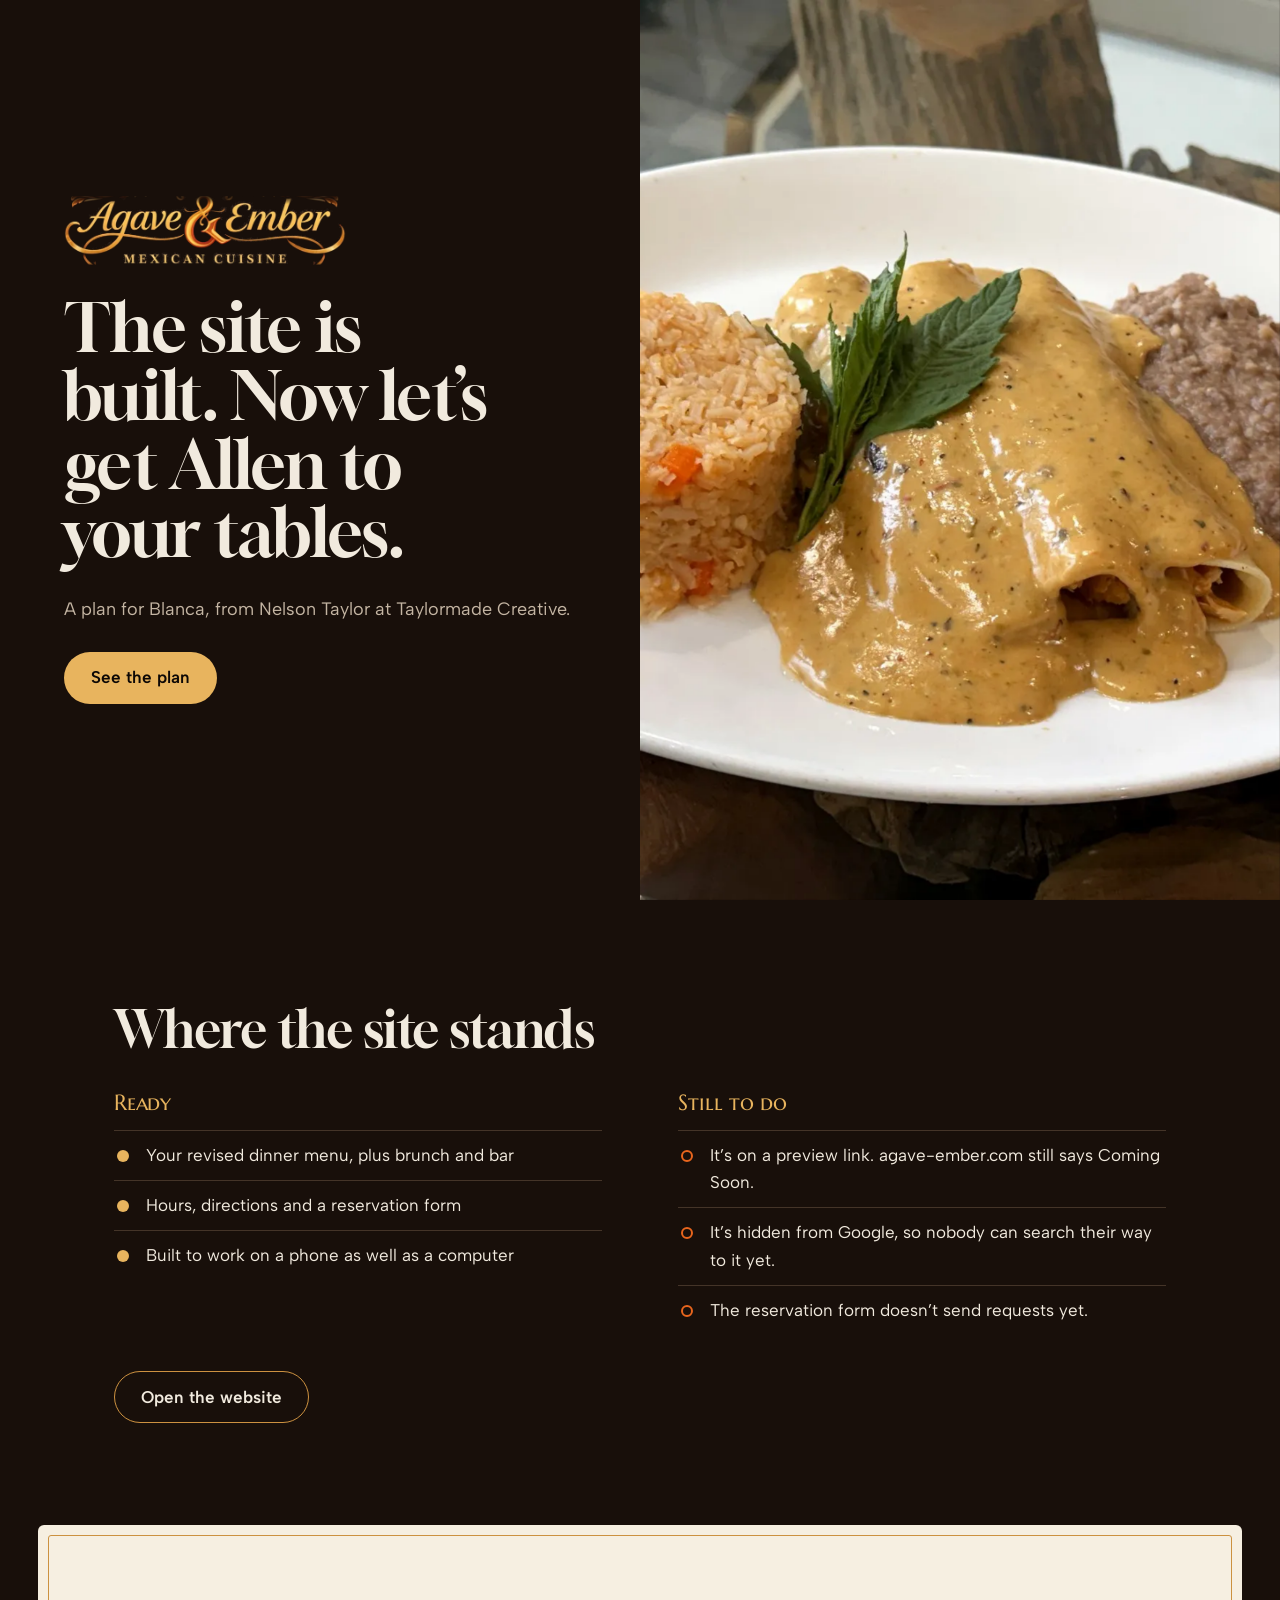
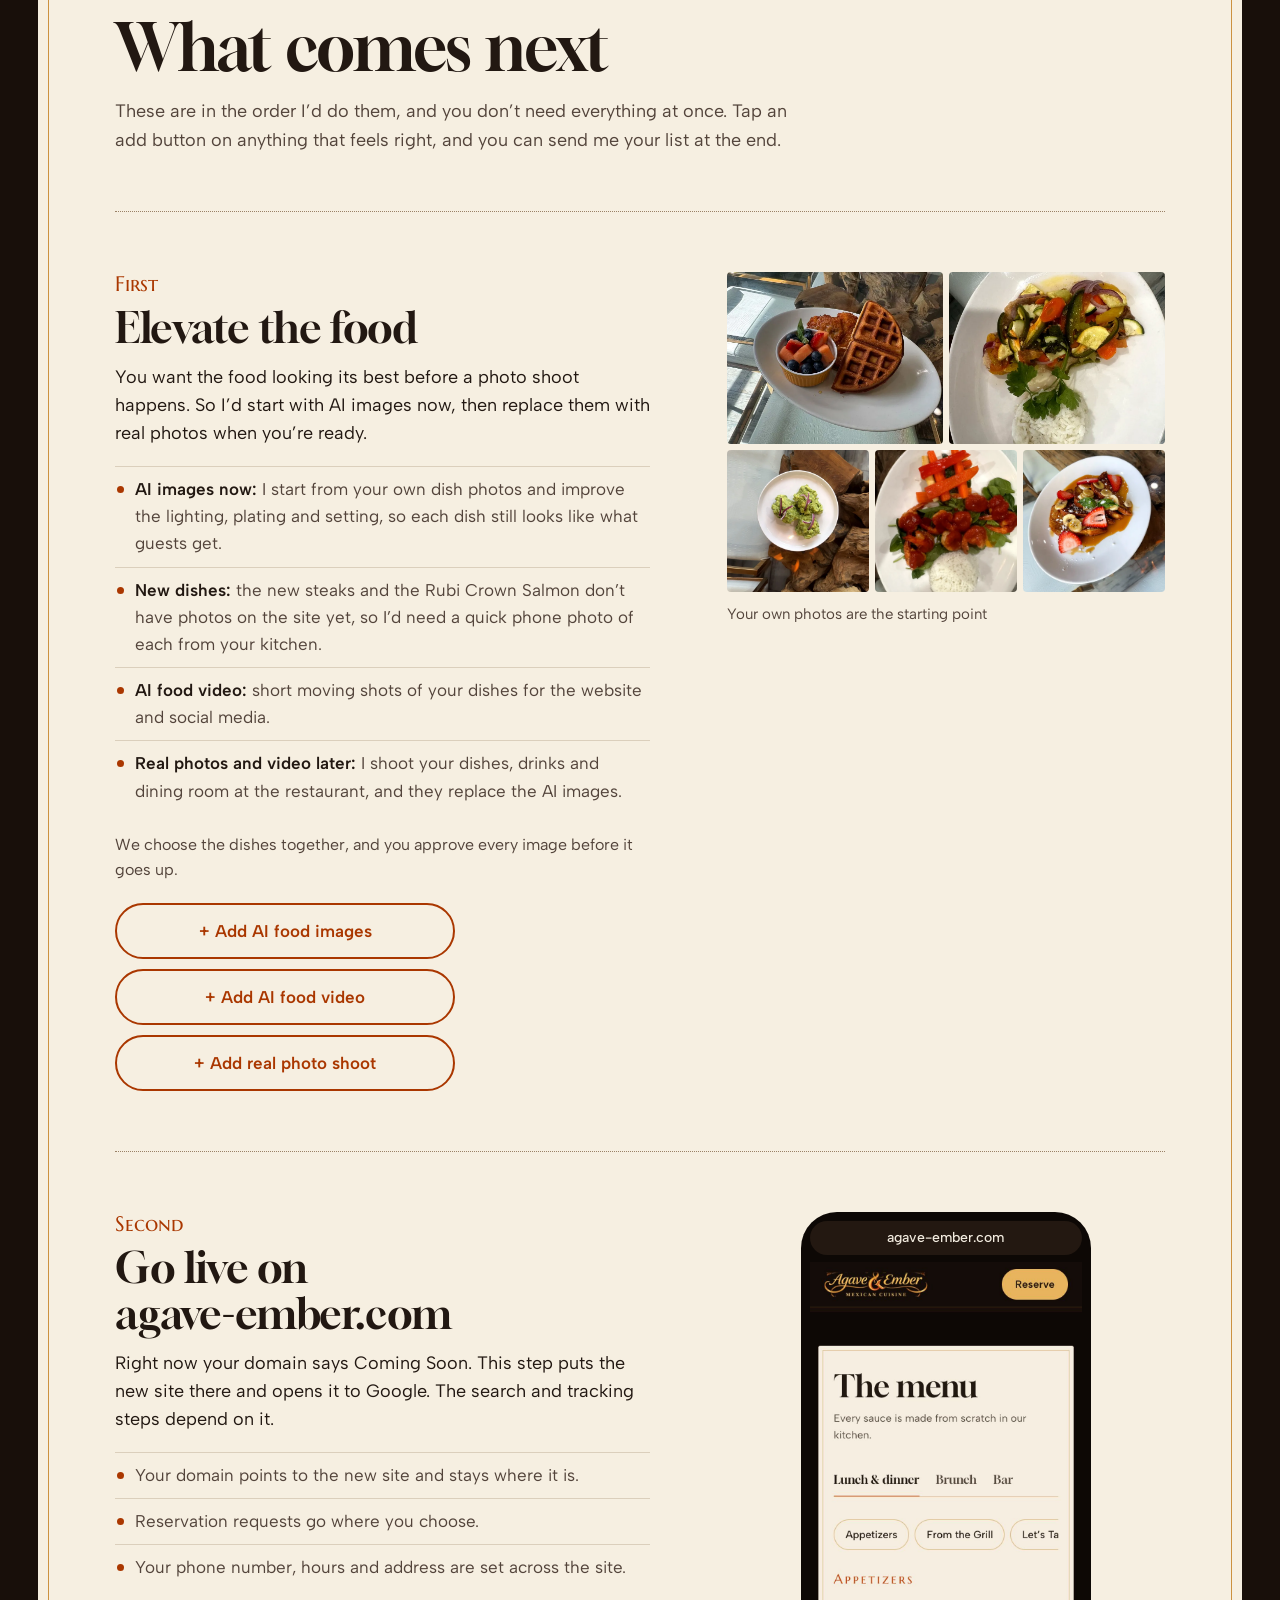
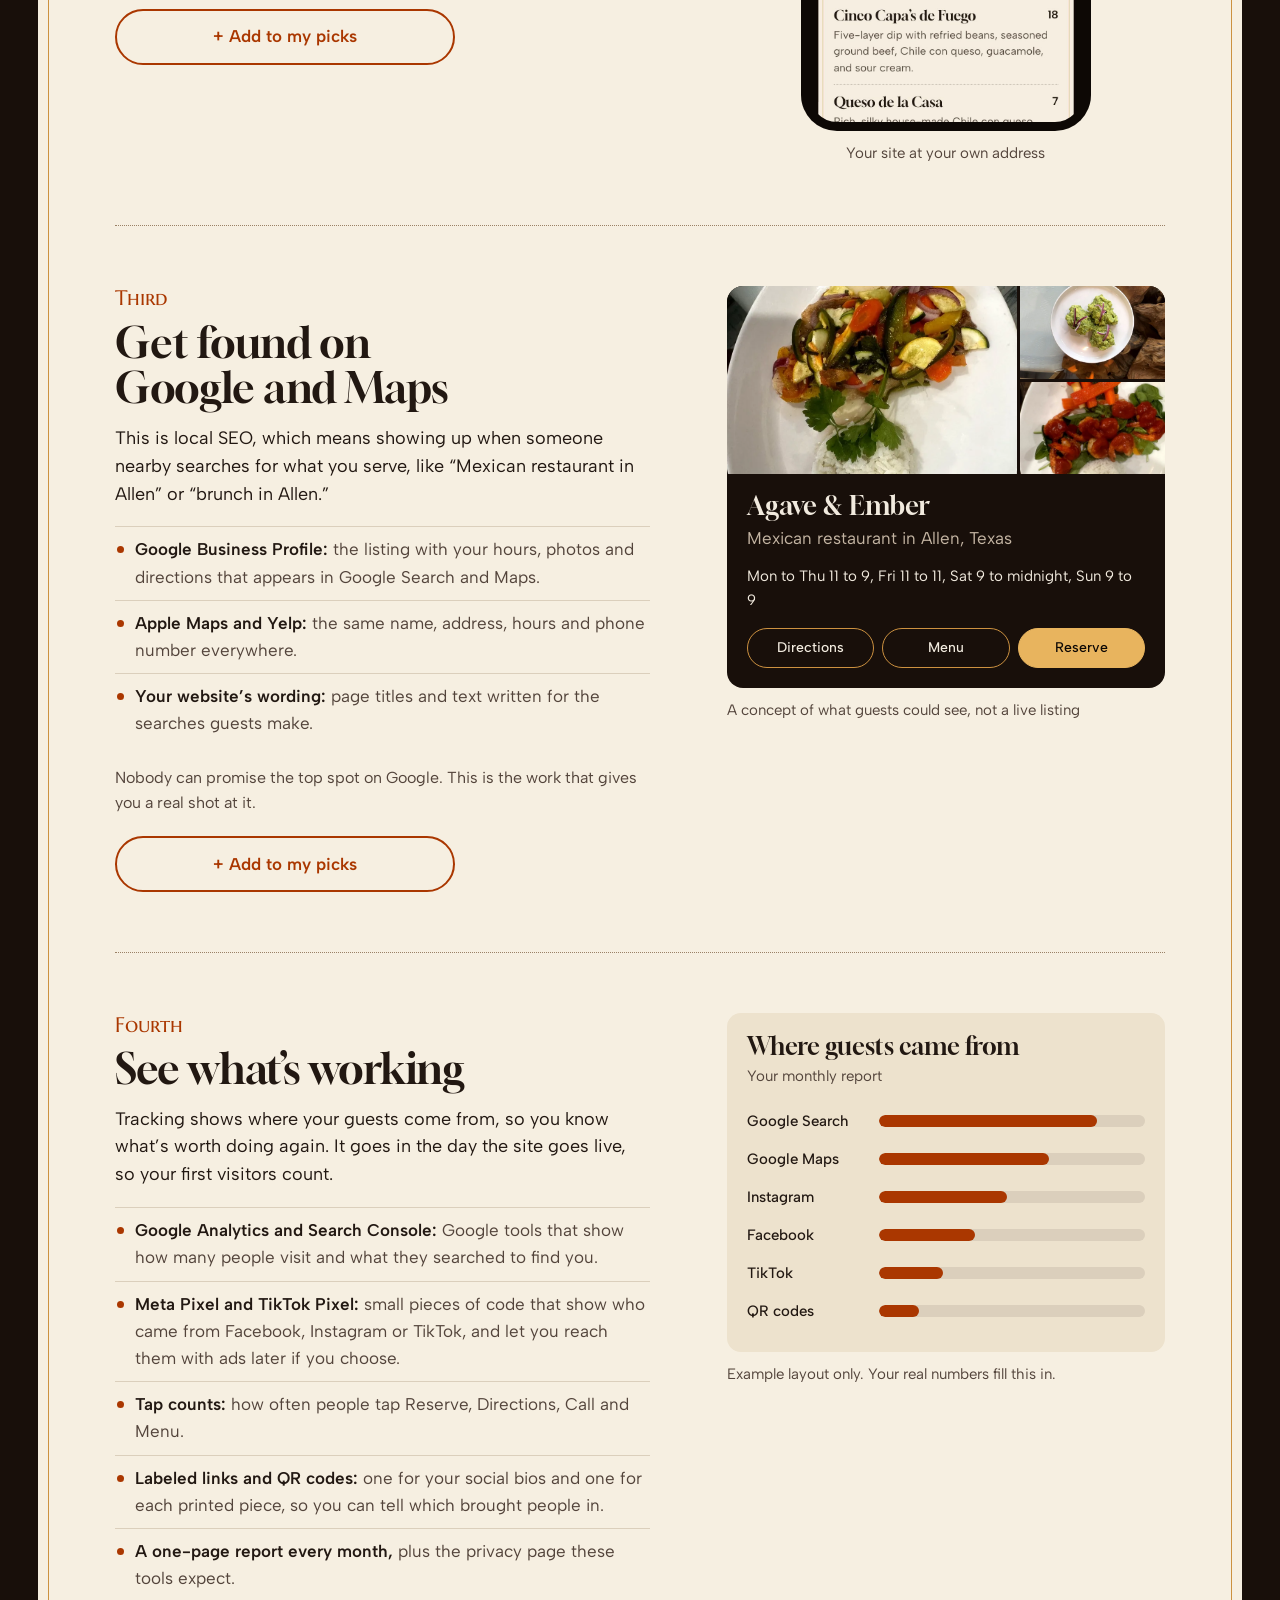
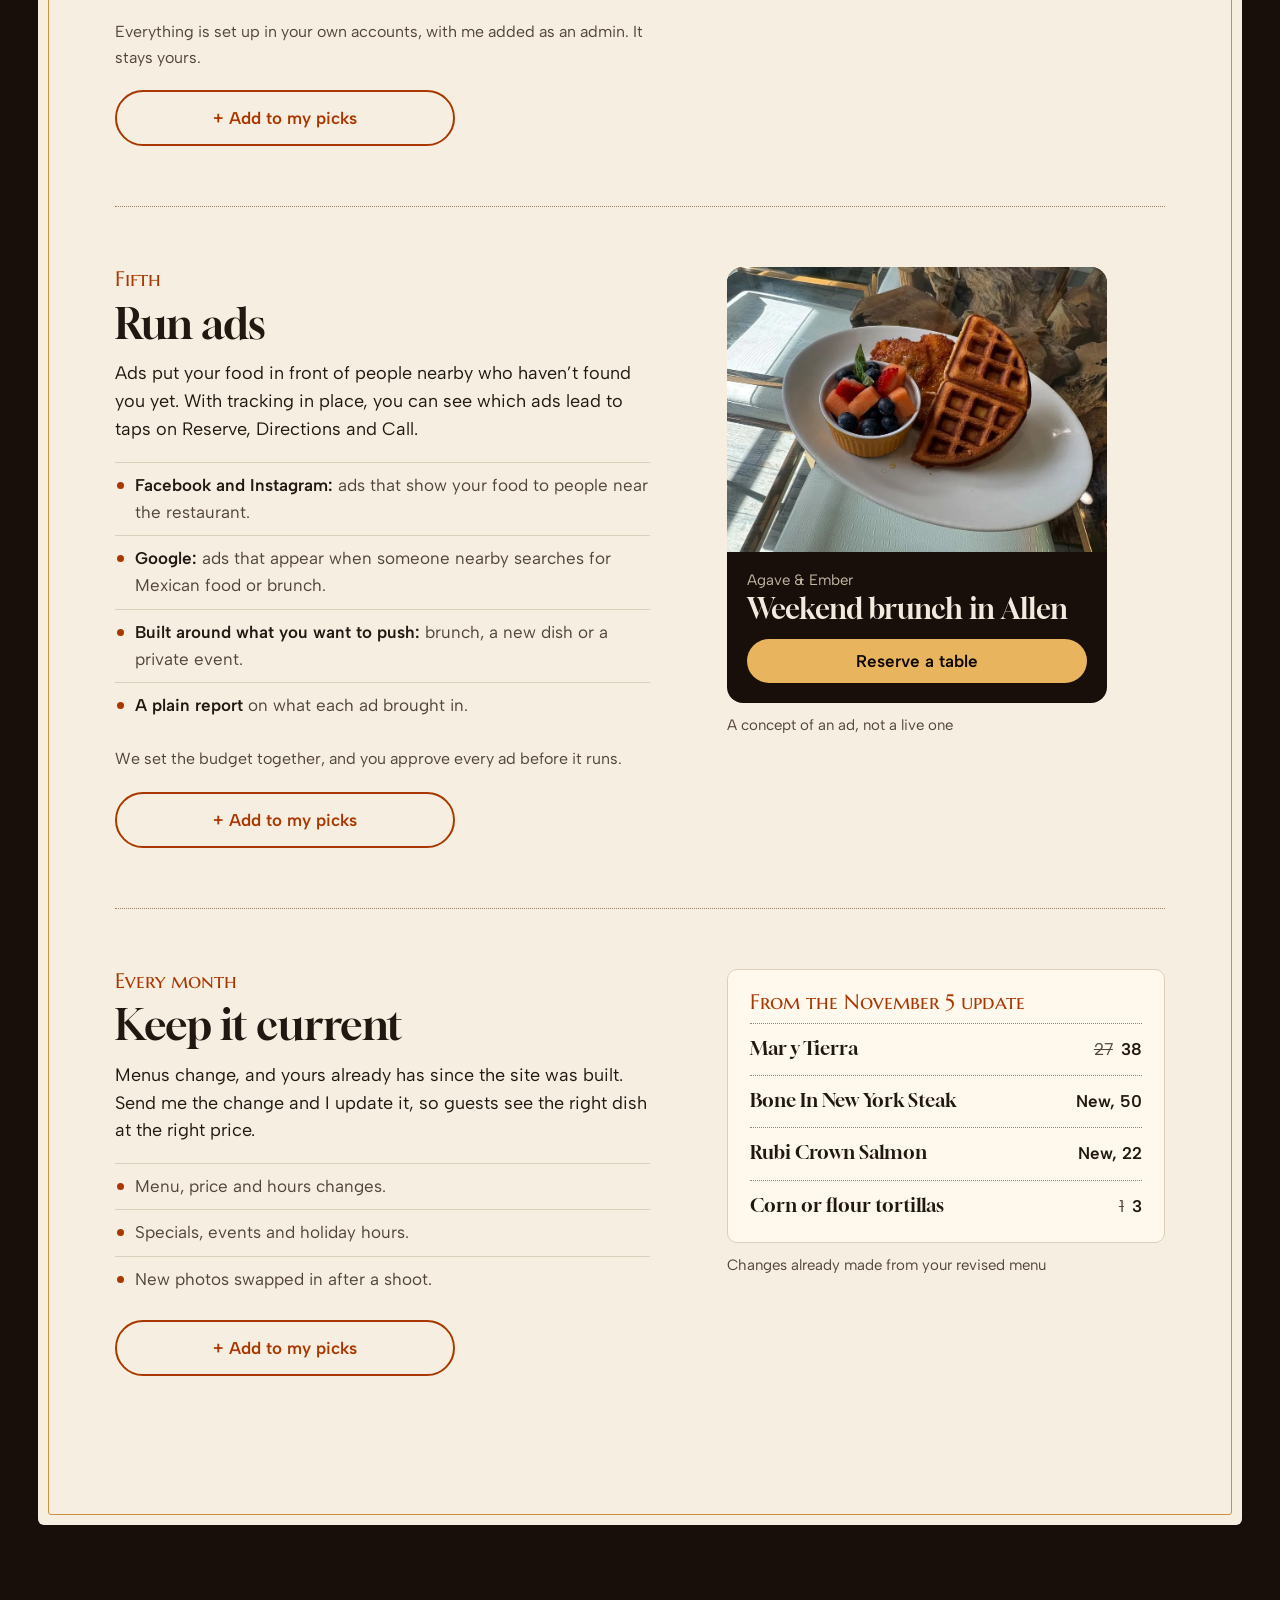
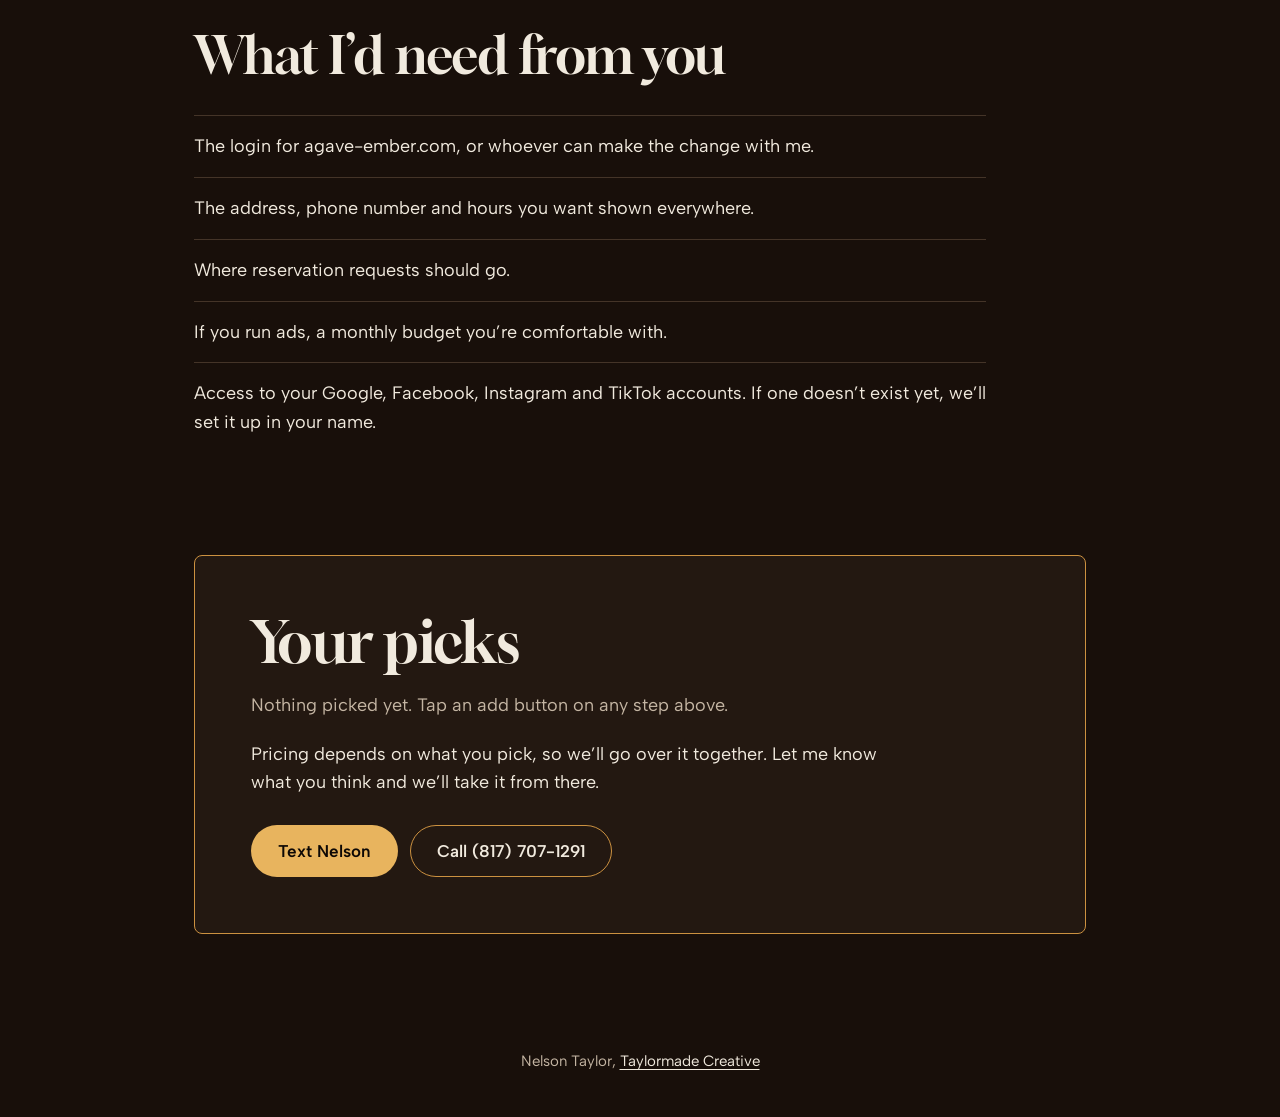
==== index.html @ c5e3bd5f "Agave & Ember plan after the website Co-Authored-By: Claude Opus 5.5 <noreply@anthropic.com>" ====
<!DOCTYPE html>
<html lang="en">
<head>
<meta charset="utf-8">
<meta name="viewport" content="width=device-width, initial-scale=1, viewport-fit=cover">
<title>Agave &amp; Ember: what comes after the website</title>
<meta name="description" content="A plan for Blanca at Agave &amp; Ember, from Nelson Taylor at Taylormade Creative.">
<meta name="robots" content="noindex, nofollow">
<meta name="theme-color" content="#231a14">
<meta property="og:type" content="website">
<meta property="og:title" content="Agave &amp; Ember: what comes after the website">
<meta property="og:description" content="A plan for Blanca, from Nelson Taylor at Taylormade Creative.">
<meta property="og:url" content="https://taylormadecreative.github.io/agave-ember-proposal/">
<meta property="og:image" content="https://taylormadecreative.github.io/agave-ember-proposal/img/og.jpg">
<meta property="og:image:width" content="1200">
<meta property="og:image:height" content="630">
<meta property="og:image:alt" content="Agave &amp; Ember Mexican Cuisine logo beside Enchiladas Poblanas">
<meta name="twitter:card" content="summary_large_image">
<meta name="twitter:image" content="https://taylormadecreative.github.io/agave-ember-proposal/img/og.jpg">
<link rel="icon" type="image/png" href="img/favicon.png">
<link rel="apple-touch-icon" href="img/apple-touch-icon.png">
<link rel="preconnect" href="https://fonts.googleapis.com">
<link rel="preconnect" href="https://fonts.gstatic.com" crossorigin>
<link href="https://fonts.googleapis.com/css2?family=Albert+Sans:wght@400;500;600&family=Gloock&family=Marcellus+SC&display=swap" rel="stylesheet">
<script>document.documentElement.classList.add('js')</script>
<style>
:root {
  --char: oklch(0.14 0.012 50);
  --espresso: oklch(0.18 0.018 50);
  --espresso-2: oklch(0.22 0.022 52);
  --line-dark: oklch(0.34 0.03 60);
  --gold: oklch(0.80 0.12 78);
  --gold-deep: oklch(0.70 0.12 72);
  --ember: oklch(0.66 0.18 44);
  --ember-deep: oklch(0.50 0.16 40);
  --agave-deep: oklch(0.28 0.045 170);
  --masa: oklch(0.955 0.02 85);
  --masa-2: oklch(0.915 0.03 82);
  --ink: oklch(0.22 0.02 50);
  --ink-soft: oklch(0.40 0.025 55);
  --text: oklch(0.94 0.018 82);
  --muted: oklch(0.78 0.03 72);
  --f-display: "Gloock", Georgia, serif;
  --f-caps: "Marcellus SC", Georgia, serif;
  --f-body: "Albert Sans", system-ui, sans-serif;
  --gutter: clamp(20px, 5vw, 72px);
  --ease: cubic-bezier(0.22, 1, 0.36, 1);
}
*, *::before, *::after { box-sizing: border-box; }
html { -webkit-text-size-adjust: 100%; scroll-behavior: smooth; overflow-x: clip; }
body { margin: 0; overflow-x: clip; background: var(--espresso); color: var(--text); font: 400 1.0625rem/1.6 var(--f-body); -webkit-font-smoothing: antialiased; }
img { display: block; max-width: 100%; height: auto; }
h1, h2, h3 { font-family: var(--f-display); font-weight: 400; margin: 0; letter-spacing: -0.01em; text-wrap: balance; }
p { margin: 0; }
ul { margin: 0; padding: 0; list-style: none; }
a { color: inherit; }
:focus-visible { outline: 3px solid var(--gold); outline-offset: 3px; border-radius: 4px; }

.btn { display: inline-flex; align-items: center; justify-content: center; min-height: 52px; padding: 12px 26px; border-radius: 999px; font: 600 1.0625rem/1.2 var(--f-body); text-decoration: none; border: 1.5px solid transparent; cursor: pointer; transition: background-color .2s, color .2s, border-color .2s, transform .2s var(--ease); }
.btn:active { transform: scale(.97); }
.btn-gold { background: var(--gold); color: var(--char); }
.btn-gold:hover { background: oklch(0.86 0.12 80); }
.btn-line { border-color: var(--gold-deep); color: var(--text); }
.btn-line:hover { background: oklch(0.80 0.12 78 / .14); }

/* Hero */
.hero { display: grid; grid-template-columns: minmax(0, 1fr) minmax(0, 1fr); min-height: 100svh; }
.hero-copy { display: flex; flex-direction: column; justify-content: center; align-items: flex-start; gap: 28px; padding: clamp(32px, 6vw, 88px) var(--gutter); }
.hero-logo { width: clamp(190px, 22vw, 290px); }
.hero h1 { font-size: clamp(2.7rem, 5.2vw, 5.1rem); line-height: 1.03; max-width: 12em; }
.hero-for { color: var(--muted); font-size: 1.125rem; max-width: 30em; }
.hero-photo { position: relative; overflow: hidden; background: var(--char); }
.hero-photo img { width: 100%; height: 100%; object-fit: cover; }
.js .hero-photo img { animation: unveil 1.3s var(--ease) both .15s; }
@keyframes unveil { from { clip-path: inset(0 0 100% 0); transform: scale(1.07); } to { clip-path: inset(0); transform: scale(1); } }

/* Where it stands */
.stands { padding: clamp(56px, 8vw, 104px) var(--gutter); max-width: 1180px; margin-inline: auto; }
.stands h2, .need h2 { font-size: clamp(2.1rem, 4vw, 3.2rem); line-height: 1.08; margin-bottom: 32px; }
.stands-grid { display: grid; grid-template-columns: repeat(2, minmax(0, 1fr)); gap: 40px clamp(32px, 6vw, 80px); margin-bottom: 36px; }
.stands h3 { font: 400 1.375rem/1.2 var(--f-caps); color: var(--gold); margin-bottom: 14px; }
.stands li { position: relative; padding: 11px 0 11px 32px; border-top: 1px solid var(--line-dark); }
.stands li::before { content: ""; position: absolute; left: 3px; top: 19px; width: 12px; height: 12px; border-radius: 50%; }
.ready li::before { background: var(--gold); }
.todo li::before { border: 2px solid var(--ember); }

/* The menu card */
.card { position: relative; margin-inline: clamp(10px, 3vw, 40px); padding: clamp(44px, 7vw, 96px) clamp(26px, 6vw, 88px); background: var(--masa); color: var(--ink); border-radius: 6px; }
.card::before { content: ""; position: absolute; inset: 10px; border: 1px solid var(--gold-deep); border-radius: 3px; pointer-events: none; }
.card-head { max-width: 40em; margin-bottom: clamp(30px, 5vw, 56px); }
.card-head h2 { font-size: clamp(2.5rem, 5vw, 4rem); line-height: 1.03; margin-bottom: 16px; }
.card-head p { color: var(--ink-soft); font-size: 1.125rem; }

.course { display: grid; grid-template-columns: minmax(0, 1.1fr) minmax(0, .9fr); gap: 28px clamp(36px, 6vw, 88px); align-items: start; padding-block: clamp(36px, 5vw, 60px); border-top: 1px dotted oklch(0.62 0.05 70); }
.when { display: block; font: 400 1.3125rem/1.2 var(--f-caps); color: var(--ember-deep); margin-bottom: 8px; }
.course h3 { font-size: clamp(1.95rem, 3.3vw, 2.7rem); line-height: 1.08; margin-bottom: 14px; }
.lede { font-size: 1.125rem; line-height: 1.55; margin-bottom: 18px; max-width: 36em; }
.course ul { margin-bottom: 18px; max-width: 36em; }
.course li { padding: 9px 0 9px 20px; position: relative; color: var(--ink-soft); border-top: 1px solid oklch(0.86 0.03 80); }
.course li::before { content: ""; position: absolute; left: 2px; top: 19px; width: 7px; height: 7px; border-radius: 50%; background: var(--ember-deep); }
.course li strong { color: var(--ink); font-weight: 600; }
.note { color: var(--ink-soft); font-size: 1rem; max-width: 36em; margin-bottom: 20px; }

.pick { display: none; align-items: center; justify-content: center; gap: 10px; width: 100%; max-width: 340px; min-height: 56px; padding: 12px 22px; border-radius: 999px; background: transparent; border: 2px solid var(--ember-deep); color: var(--ember-deep); font: 600 1.0625rem/1.2 var(--f-body); cursor: pointer; transition: background-color .2s, color .2s, border-color .2s, transform .25s var(--ease); }
.js .pick { display: inline-flex; }
.pick:hover { background: oklch(0.50 0.16 40 / .09); }
.pick:active { transform: scale(.97); }
.pick[aria-pressed="true"] { background: var(--agave-deep); border-color: var(--agave-deep); color: var(--masa); }
.pick .on { display: none; }
.pick[aria-pressed="true"] .on { display: inline; }
.pick[aria-pressed="true"] .off { display: none; }
.pick:focus-visible { outline-color: var(--ember-deep); }
.picks { display: flex; flex-direction: column; gap: 10px; }

figure { margin: 0; }
figcaption { margin-top: 10px; font-size: .9375rem; color: var(--ink-soft); }

/* Phone with the site */
.phone { width: min(100%, 290px); margin-inline: auto; padding: 9px; background: var(--char); border-radius: 36px; }
.phone-bar { display: flex; align-items: center; justify-content: center; height: 34px; margin-bottom: 7px; border-radius: 999px; background: var(--espresso-2); color: var(--text); font-size: .875rem; font-weight: 500; }
.phone img { width: 100%; border-radius: 0 0 27px 27px; aspect-ratio: 39 / 66; object-fit: cover; object-position: top; }
.fig-center figcaption { text-align: center; }

/* Concept listing */
.listing { background: var(--espresso); color: var(--text); border-radius: 16px; overflow: hidden; }
.listing-photos { display: grid; grid-template-columns: 2fr 1fr; grid-template-rows: 1fr 1fr; gap: 3px; height: 188px; }
.listing-photos img { width: 100%; height: 100%; min-height: 0; object-fit: cover; }
.listing-photos img:first-child { grid-row: span 2; }
.listing-body { padding: 18px 20px 20px; }
.listing-name { font: 400 1.625rem/1.1 var(--f-display); margin-bottom: 4px; }
.listing-type { color: var(--muted); margin-bottom: 12px; }
.listing-hours { font-size: .9375rem; color: var(--text); margin-bottom: 16px; }
.listing-actions { display: grid; grid-template-columns: repeat(3, minmax(0, 1fr)); gap: 8px; }
.listing-actions span { display: flex; align-items: center; justify-content: center; min-height: 40px; border-radius: 999px; border: 1px solid var(--gold-deep); font-size: .875rem; font-weight: 500; }
.listing-actions span:last-child { background: var(--gold); border-color: var(--gold); color: var(--char); }

/* Food photos */
.plates { display: grid; grid-template-columns: repeat(6, minmax(0, 1fr)); gap: 6px; }
.plates img { width: 100%; object-fit: cover; border-radius: 4px; aspect-ratio: 1; grid-column: span 2; }
.plates img:nth-child(-n+2) { grid-column: span 3; aspect-ratio: 5 / 4; }

/* Report example */
.report { background: var(--masa-2); border-radius: 14px; padding: 20px 20px 22px; }
.report-title { font: 400 1.5rem/1.15 var(--f-display); margin-bottom: 4px; }
.report-sub { color: var(--ink-soft); font-size: .9375rem; margin-bottom: 14px; }
.report-row { display: grid; grid-template-columns: 8em minmax(0, 1fr); align-items: center; white-space: nowrap; gap: 12px; padding-block: 7px; font-size: .9375rem; font-weight: 500; }
.report-bar { height: 12px; border-radius: 999px; background: oklch(0.86 0.03 80); overflow: hidden; }
.report-bar i { display: block; height: 100%; border-radius: 999px; background: var(--ember-deep); }

/* Ad concept */
.ad { background: var(--espresso); color: var(--text); border-radius: 16px; overflow: hidden; max-width: 380px; }
.ad img { width: 100%; aspect-ratio: 4 / 3; object-fit: cover; }
.ad-body { padding: 16px 20px 20px; }
.ad-name { color: var(--muted); font-size: .9375rem; margin-bottom: 2px; }
.ad-line { font: 400 1.75rem/1.1 var(--f-display); margin-bottom: 14px; }
.ad-cta { display: flex; align-items: center; justify-content: center; min-height: 44px; border-radius: 999px; background: var(--gold); color: var(--char); font-weight: 600; }

/* Update ticket */
.ticket { background: #fff8ec; border: 1px solid oklch(0.86 0.03 80); border-radius: 10px; padding: 20px 22px 10px; }
.ticket-title { font: 400 1.3125rem/1.2 var(--f-caps); color: var(--ember-deep); margin-bottom: 8px; }
.ticket-row { display: flex; justify-content: space-between; align-items: baseline; gap: 16px; padding-block: 12px; border-top: 1px dotted oklch(0.62 0.05 70); }
.ticket-name { font: 400 1.1875rem/1.2 var(--f-display); }
.ticket-price { white-space: nowrap; font-weight: 600; }
.ticket-price s { color: var(--ink-soft); font-weight: 400; margin-right: 8px; }

/* Need + close */
.need { padding: clamp(56px, 8vw, 104px) var(--gutter) 0; max-width: 1020px; margin-inline: auto; }
.need li { padding: 16px 0; border-top: 1px solid var(--line-dark); font-size: 1.125rem; max-width: 44em; }
.close { padding: clamp(56px, 8vw, 104px) var(--gutter) clamp(72px, 9vw, 120px); max-width: 1020px; margin-inline: auto; }
.close-box { padding: clamp(28px, 5vw, 56px); border: 1px solid var(--gold-deep); border-radius: 8px; background: var(--espresso-2); }
.close h2 { font-size: clamp(2.3rem, 4.6vw, 3.6rem); line-height: 1.05; margin-bottom: 18px; }
.my-picks { margin-bottom: 20px; }
.my-picks li { padding: 10px 0 10px 32px; position: relative; font-size: 1.125rem; border-top: 1px solid var(--line-dark); }
.my-picks li::before { content: "✓"; position: absolute; left: 3px; top: 10px; color: var(--gold); font-weight: 600; }
.none { color: var(--muted); margin-bottom: 20px; font-size: 1.125rem; }
.close-copy { max-width: 36em; margin-bottom: 28px; font-size: 1.125rem; }
.close-actions { display: flex; flex-wrap: wrap; gap: 12px; }
.sign { padding: 0 var(--gutter) 44px; text-align: center; color: var(--muted); font-size: .9375rem; }
.sign a { color: var(--text); text-underline-offset: 3px; }
.has-tray .sign { padding-bottom: 120px; }

/* Picks tray */
.tray { position: fixed; z-index: 20; left: 50%; bottom: max(14px, env(safe-area-inset-bottom)); width: min(calc(100% - 24px), 560px); display: flex; align-items: center; justify-content: space-between; gap: 14px; padding: 10px 10px 10px 22px; background: var(--char); color: var(--text); border: 1px solid var(--gold-deep); border-radius: 999px; box-shadow: 0 14px 34px oklch(0.10 0.01 50 / .45); transform: translate(-50%, 150%); visibility: hidden; transition: transform .35s var(--ease), visibility .35s; }
.tray.show { transform: translate(-50%, 0); visibility: visible; }
.tray-count { font-weight: 600; white-space: nowrap; }
.tray .btn { min-height: 46px; padding: 10px 20px; font-size: 1rem; white-space: nowrap; }
.tray.bump .tray-count { animation: bump .4s var(--ease); }
@keyframes bump { 40% { transform: scale(1.14); color: var(--gold); } }

@media (max-width: 860px) {
  .hero { grid-template-columns: minmax(0, 1fr); min-height: 0; }
  .hero-copy { padding-block: 40px 34px; gap: 22px; }
  .hero-photo { height: 66vw; max-height: 480px; }
  .stands-grid, .course { grid-template-columns: minmax(0, 1fr); }
  .pick { max-width: none; }
}
@media (max-width: 420px) {
  .tray { padding-left: 16px; gap: 8px; }
  .tray .btn { padding-inline: 16px; font-size: .9375rem; }
  .report-row { grid-template-columns: 7.6em minmax(0, 1fr); gap: 8px; }
}
@media (prefers-reduced-motion: reduce) {
  html { scroll-behavior: auto; }
  *, *::before, *::after { animation: none !important; transition: none !important; }
}
</style>
</head>
<body>

<header class="hero">
  <div class="hero-copy">
    <img class="hero-logo" src="img/logo-wordmark.webp" alt="Agave &amp; Ember Mexican Cuisine" width="640" height="155">
    <h1>The site is built. Now let’s get Allen to your tables.</h1>
    <p class="hero-for">A plan for Blanca, from Nelson Taylor at Taylormade Creative.</p>
    <a class="btn btn-gold" href="#next">See the plan</a>
  </div>
  <div class="hero-photo"><img src="img/crema-enchiladas.webp" alt="Enchiladas Poblanas with Mexican rice and refried beans" fetchpriority="high"></div>
</header>

<section class="stands" aria-labelledby="stands-title">
  <h2 id="stands-title">Where the site stands</h2>
  <div class="stands-grid">
    <div class="ready">
      <h3>Ready</h3>
      <ul>
        <li>Your revised dinner menu, plus brunch and bar</li>
        <li>Hours, directions and a reservation form</li>
        <li>Built to work on a phone as well as a computer</li>
      </ul>
    </div>
    <div class="todo">
      <h3>Still to do</h3>
      <ul>
        <li>It’s on a preview link. agave-ember.com still says Coming Soon.</li>
        <li>It’s hidden from Google, so nobody can search their way to it yet.</li>
        <li>The reservation form doesn’t send requests yet.</li>
      </ul>
    </div>
  </div>
  <a class="btn btn-line" href="https://taylormadecreative.github.io/agave-ember/" target="_blank" rel="noopener">Open the website</a>
</section>

<main class="card" id="next">
  <div class="card-head">
    <h2>What comes next</h2>
    <p>These are in the order I’d do them, and you don’t need everything at once. Tap an add button on anything that feels right, and you can send me your list at the end.</p>
  </div>

  <article class="course">
    <div>
      <span class="when">First</span>
      <h3>Elevate the food</h3>
      <p class="lede">You want the food looking its best before a photo shoot happens. So I’d start with AI images now, then replace them with real photos when you’re ready.</p>
      <ul>
        <li><strong>AI images now:</strong> I start from your own dish photos and improve the lighting, plating and setting, so each dish still looks like what guests get.</li>
        <li><strong>New dishes:</strong> the new steaks and the Rubi Crown Salmon don’t have photos on the site yet, so I’d need a quick phone photo of each from your kitchen.</li>
        <li><strong>AI food video:</strong> short moving shots of your dishes for the website and social media.</li>
        <li><strong>Real photos and video later:</strong> I shoot your dishes, drinks and dining room at the restaurant, and they replace the AI images.</li>
      </ul>
      <p class="note">We choose the dishes together, and you approve every image before it goes up.</p>
      <div class="picks">
        <button class="pick" type="button" aria-pressed="false" data-pick="AI food images"><span class="off">+ Add AI food images</span><span class="on">✓ AI food images added. Tap to remove</span></button>
        <button class="pick" type="button" aria-pressed="false" data-pick="AI food video"><span class="off">+ Add AI food video</span><span class="on">✓ AI food video added. Tap to remove</span></button>
        <button class="pick" type="button" aria-pressed="false" data-pick="Real food photo shoot"><span class="off">+ Add real photo shoot</span><span class="on">✓ Real photo shoot added. Tap to remove</span></button>
      </div>
    </div>
    <figure>
      <div class="plates">
        <img src="img/waffles-sm.webp" alt="Pollito and Waffle Love" loading="lazy">
        <img src="img/pescado-sm.webp" alt="Pescado Jarocho" loading="lazy">
        <img src="img/guacamole-sm.webp" alt="Guac’N’Roll" loading="lazy">
        <img src="img/diabla-sm.webp" alt="Camarones Habaneros" loading="lazy">
        <img src="img/french-toast-sm.webp" alt="French toast with bananas and strawberries" loading="lazy">
      </div>
      <figcaption>Your own photos are the starting point</figcaption>
    </figure>
  </article>

  <article class="course">
    <div>
      <span class="when">Second</span>
      <h3>Go live on agave-ember.com</h3>
      <p class="lede">Right now your domain says Coming Soon. This step puts the new site there and opens it to Google. The search and tracking steps depend on it.</p>
      <ul>
        <li>Your domain points to the new site and stays where it is.</li>
        <li>Reservation requests go where you choose.</li>
        <li>Your phone number, hours and address are set across the site.</li>
      </ul>
      <button class="pick" type="button" aria-pressed="false" data-pick="Go live on agave-ember.com"><span class="off">+ Add to my picks</span><span class="on">✓ Added. Tap to remove</span></button>
    </div>
    <figure class="fig-center">
      <div class="phone">
        <div class="phone-bar">agave-ember.com</div>
        <img src="img/site-phone.jpg" alt="The Agave &amp; Ember menu on a phone" loading="lazy" width="780" height="1560">
      </div>
      <figcaption>Your site at your own address</figcaption>
    </figure>
  </article>

  <article class="course">
    <div>
      <span class="when">Third</span>
      <h3>Get found on Google and Maps</h3>
      <p class="lede">This is local SEO, which means showing up when someone nearby searches for what you serve, like “Mexican restaurant in Allen” or “brunch in Allen.”</p>
      <ul>
        <li><strong>Google Business Profile:</strong> the listing with your hours, photos and directions that appears in Google Search and Maps.</li>
        <li><strong>Apple Maps and Yelp:</strong> the same name, address, hours and phone number everywhere.</li>
        <li><strong>Your website’s wording:</strong> page titles and text written for the searches guests make.</li>
      </ul>
      <p class="note">Nobody can promise the top spot on Google. This is the work that gives you a real shot at it.</p>
      <button class="pick" type="button" aria-pressed="false" data-pick="Get found on Google and Maps"><span class="off">+ Add to my picks</span><span class="on">✓ Added. Tap to remove</span></button>
    </div>
    <figure>
      <div class="listing">
        <div class="listing-photos">
          <img src="img/pescado-sm.webp" alt="" loading="lazy">
          <img src="img/guacamole-sm.webp" alt="" loading="lazy">
          <img src="img/diabla-sm.webp" alt="" loading="lazy">
        </div>
        <div class="listing-body">
          <p class="listing-name">Agave &amp; Ember</p>
          <p class="listing-type">Mexican restaurant in Allen, Texas</p>
          <p class="listing-hours">Mon to Thu 11 to 9, Fri 11 to 11, Sat 9 to midnight, Sun 9 to 9</p>
          <div class="listing-actions" aria-hidden="true"><span>Directions</span><span>Menu</span><span>Reserve</span></div>
        </div>
      </div>
      <figcaption>A concept of what guests could see, not a live listing</figcaption>
    </figure>
  </article>

  <article class="course">
    <div>
      <span class="when">Fourth</span>
      <h3>See what’s working</h3>
      <p class="lede">Tracking shows where your guests come from, so you know what’s worth doing again. It goes in the day the site goes live, so your first visitors count.</p>
      <ul>
        <li><strong>Google Analytics and Search Console:</strong> Google tools that show how many people visit and what they searched to find you.</li>
        <li><strong>Meta Pixel and TikTok Pixel:</strong> small pieces of code that show who came from Facebook, Instagram or TikTok, and let you reach them with ads later if you choose.</li>
        <li><strong>Tap counts:</strong> how often people tap Reserve, Directions, Call and Menu.</li>
        <li><strong>Labeled links and QR codes:</strong> one for your social bios and one for each printed piece, so you can tell which brought people in.</li>
        <li><strong>A one-page report every month,</strong> plus the privacy page these tools expect.</li>
      </ul>
      <p class="note">Everything is set up in your own accounts, with me added as an admin. It stays yours.</p>
      <button class="pick" type="button" aria-pressed="false" data-pick="Tracking and a monthly report"><span class="off">+ Add to my picks</span><span class="on">✓ Added. Tap to remove</span></button>
    </div>
    <figure>
      <div class="report" role="img" aria-label="An example monthly report showing guests by source: Google Search, Google Maps, Instagram, Facebook, TikTok and QR codes.">
        <p class="report-title">Where guests came from</p>
        <p class="report-sub">Your monthly report</p>
        <div class="report-row"><span>Google Search</span><span class="report-bar"><i style="width:82%"></i></span></div>
        <div class="report-row"><span>Google Maps</span><span class="report-bar"><i style="width:64%"></i></span></div>
        <div class="report-row"><span>Instagram</span><span class="report-bar"><i style="width:48%"></i></span></div>
        <div class="report-row"><span>Facebook</span><span class="report-bar"><i style="width:36%"></i></span></div>
        <div class="report-row"><span>TikTok</span><span class="report-bar"><i style="width:24%"></i></span></div>
        <div class="report-row"><span>QR codes</span><span class="report-bar"><i style="width:15%"></i></span></div>
      </div>
      <figcaption>Example layout only. Your real numbers fill this in.</figcaption>
    </figure>
  </article>

  <article class="course">
    <div>
      <span class="when">Fifth</span>
      <h3>Run ads</h3>
      <p class="lede">Ads put your food in front of people nearby who haven’t found you yet. With tracking in place, you can see which ads lead to taps on Reserve, Directions and Call.</p>
      <ul>
        <li><strong>Facebook and Instagram:</strong> ads that show your food to people near the restaurant.</li>
        <li><strong>Google:</strong> ads that appear when someone nearby searches for Mexican food or brunch.</li>
        <li><strong>Built around what you want to push:</strong> brunch, a new dish or a private event.</li>
        <li><strong>A plain report</strong> on what each ad brought in.</li>
      </ul>
      <p class="note">We set the budget together, and you approve every ad before it runs.</p>
      <button class="pick" type="button" aria-pressed="false" data-pick="Ads"><span class="off">+ Add to my picks</span><span class="on">✓ Added. Tap to remove</span></button>
    </div>
    <figure>
      <div class="ad">
        <img src="img/waffles-sm.webp" alt="Pollito and Waffle Love" loading="lazy">
        <div class="ad-body">
          <p class="ad-name">Agave &amp; Ember</p>
          <p class="ad-line">Weekend brunch in Allen</p>
          <span class="ad-cta" aria-hidden="true">Reserve a table</span>
        </div>
      </div>
      <figcaption>A concept of an ad, not a live one</figcaption>
    </figure>
  </article>

  <article class="course">
    <div>
      <span class="when">Every month</span>
      <h3>Keep it current</h3>
      <p class="lede">Menus change, and yours already has since the site was built. Send me the change and I update it, so guests see the right dish at the right price.</p>
      <ul>
        <li>Menu, price and hours changes.</li>
        <li>Specials, events and holiday hours.</li>
        <li>New photos swapped in after a shoot.</li>
      </ul>
      <button class="pick" type="button" aria-pressed="false" data-pick="Monthly updates"><span class="off">+ Add to my picks</span><span class="on">✓ Added. Tap to remove</span></button>
    </div>
    <figure>
      <div class="ticket">
        <p class="ticket-title">From the November 5 update</p>
        <div class="ticket-row"><span class="ticket-name">Mar y Tierra</span><span class="ticket-price"><s>27</s>38</span></div>
        <div class="ticket-row"><span class="ticket-name">Bone In New York Steak</span><span class="ticket-price">New, 50</span></div>
        <div class="ticket-row"><span class="ticket-name">Rubi Crown Salmon</span><span class="ticket-price">New, 22</span></div>
        <div class="ticket-row"><span class="ticket-name">Corn or flour tortillas</span><span class="ticket-price"><s>1</s>3</span></div>
      </div>
      <figcaption>Changes already made from your revised menu</figcaption>
    </figure>
  </article>
</main>

<section class="need" aria-labelledby="need-title">
  <h2 id="need-title">What I’d need from you</h2>
  <ul>
    <li>The login for agave-ember.com, or whoever can make the change with me.</li>
    <li>The address, phone number and hours you want shown everywhere.</li>
    <li>Where reservation requests should go.</li>
    <li>If you run ads, a monthly budget you’re comfortable with.</li>
    <li>Access to your Google, Facebook, Instagram and TikTok accounts. If one doesn’t exist yet, we’ll set it up in your name.</li>
  </ul>
</section>

<section class="close" id="picks" aria-labelledby="picks-title">
  <div class="close-box">
    <h2 id="picks-title">Your picks</h2>
    <div aria-live="polite">
      <p class="none" id="none">Nothing picked yet. Tap an add button on any step above.</p>
      <ul class="my-picks" id="my-picks" hidden></ul>
    </div>
    <p class="close-copy">Pricing depends on what you pick, so we’ll go over it together. Let me know what you think and we’ll take it from there.</p>
    <div class="close-actions">
      <a class="btn btn-gold" id="send" href="sms:+18177071291">Text Nelson</a>
      <a class="btn btn-line" href="tel:+18177071291">Call (817) 707-1291</a>
    </div>
  </div>
</section>

<p class="sign">Nelson Taylor, <a href="https://www.taylormadecreative.net" target="_blank" rel="noopener">Taylormade Creative</a></p>

<div class="tray" id="tray" role="region" aria-label="Your picks">
  <span class="tray-count" id="tray-count">0 picked</span>
  <a class="btn btn-gold" id="tray-send" href="sms:+18177071291">Text Nelson my picks</a>
</div>

<script>
(function () {
  var NUMBER = 'sms:+18177071291?&body=';
  var picks = [];
  var buttons = [].slice.call(document.querySelectorAll('.pick'));
  var tray = document.getElementById('tray');
  var trayCount = document.getElementById('tray-count');
  var traySend = document.getElementById('tray-send');
  var send = document.getElementById('send');
  var none = document.getElementById('none');
  var list = document.getElementById('my-picks');
  var closeInView = false;

  function message() {
    if (!picks.length) return 'Hi Nelson, this is Blanca from Agave & Ember. I have a question about the plan.';
    return 'Hi Nelson, this is Blanca from Agave & Ember. I’d like to talk about: ' + picks.join(', ') + '.';
  }
  function render() {
    var href = NUMBER + encodeURIComponent(message());
    send.href = href;
    traySend.href = href;
    send.textContent = picks.length ? 'Text Nelson my picks' : 'Text Nelson';
    trayCount.textContent = picks.length + ' picked';
    none.hidden = picks.length > 0;
    list.hidden = picks.length === 0;
    list.innerHTML = '';
    picks.forEach(function (p) { var li = document.createElement('li'); li.textContent = p; list.appendChild(li); });
    tray.classList.toggle('show', picks.length > 0 && !closeInView);
    document.body.classList.toggle('has-tray', picks.length > 0);
  }
  buttons.forEach(function (b) {
    b.addEventListener('click', function () {
      var name = b.getAttribute('data-pick');
      var on = b.getAttribute('aria-pressed') !== 'true';
      b.setAttribute('aria-pressed', on ? 'true' : 'false');
      if (on) picks.push(name); else picks = picks.filter(function (p) { return p !== name; });
      picks.sort(function (x, y) {
        var names = buttons.map(function (el) { return el.getAttribute('data-pick'); });
        return names.indexOf(x) - names.indexOf(y);
      });
      render();
      tray.classList.remove('bump'); void tray.offsetWidth; tray.classList.add('bump');
    });
  });
  if ('IntersectionObserver' in window) {
    new IntersectionObserver(function (e) { closeInView = e[0].isIntersecting; render(); }, { threshold: 0.25 }).observe(document.getElementById('picks'));
  }
  render();
})();
</script>
</body>
</html>
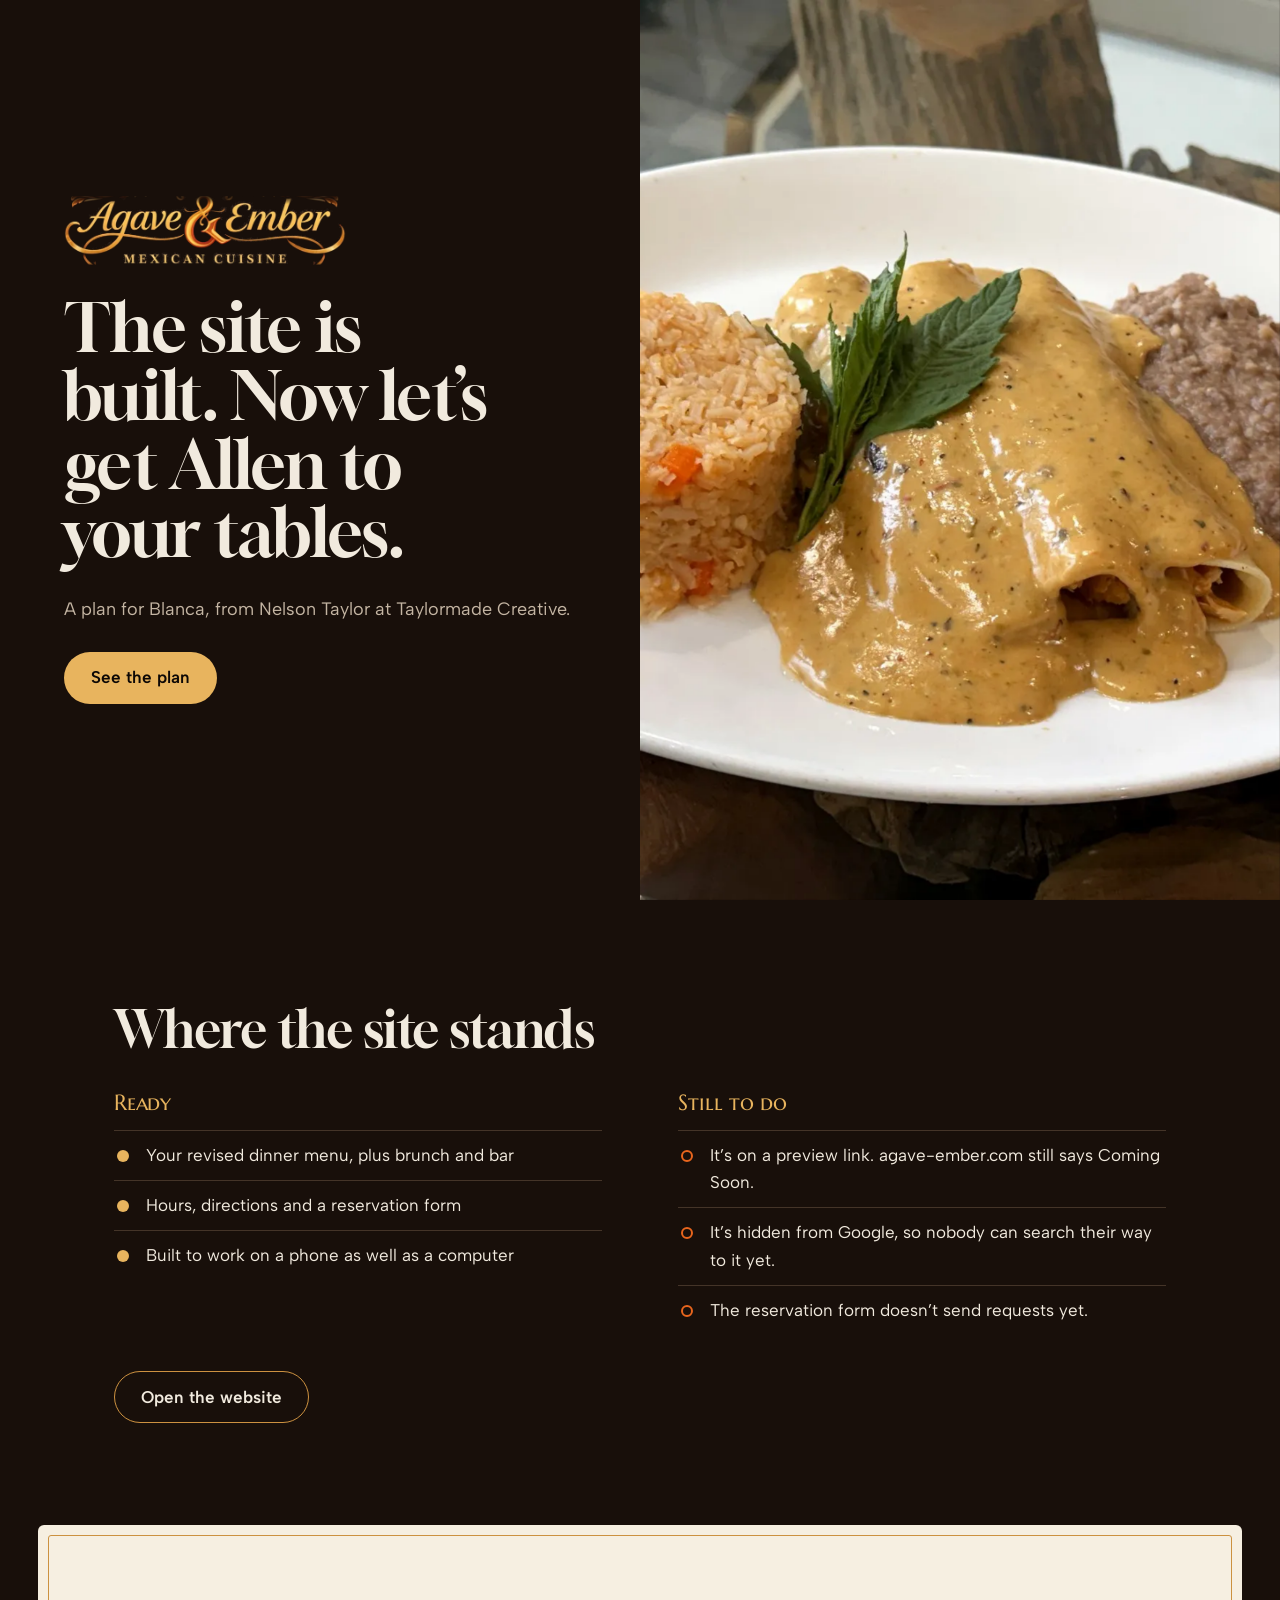
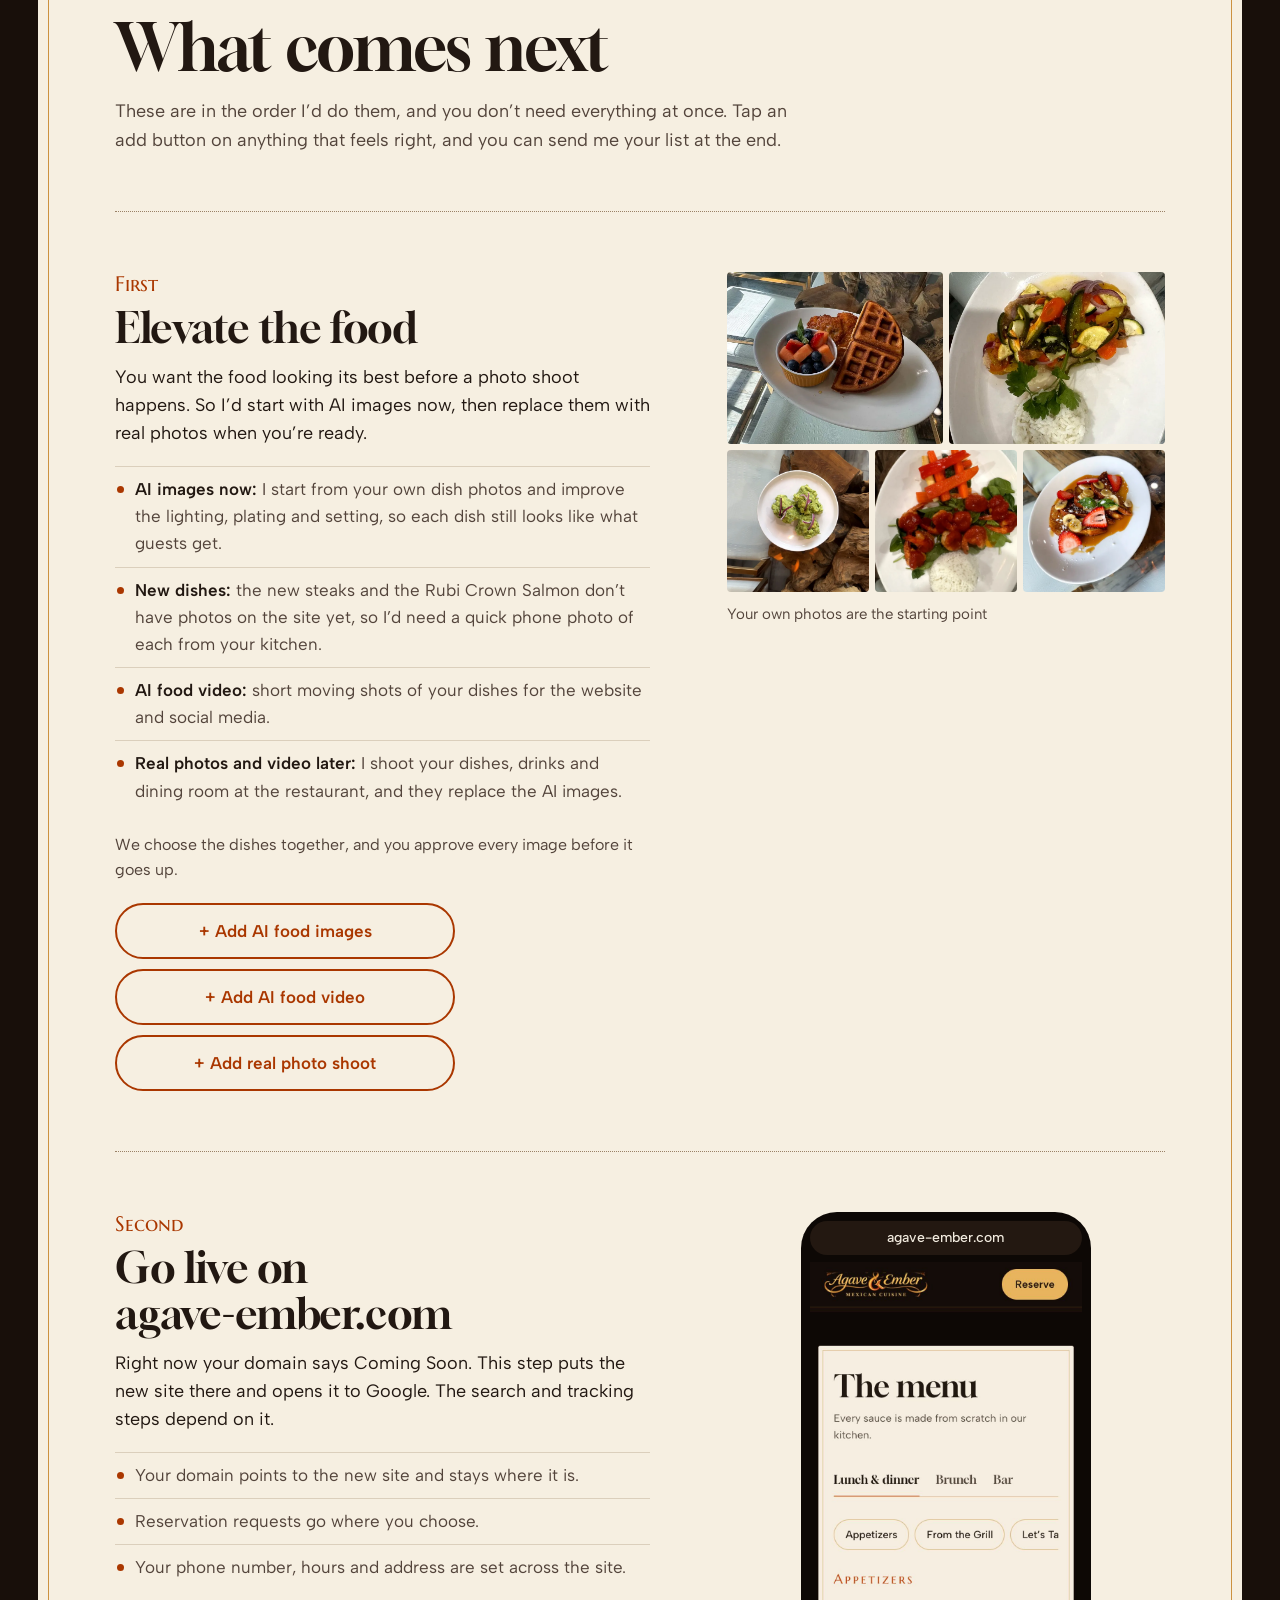
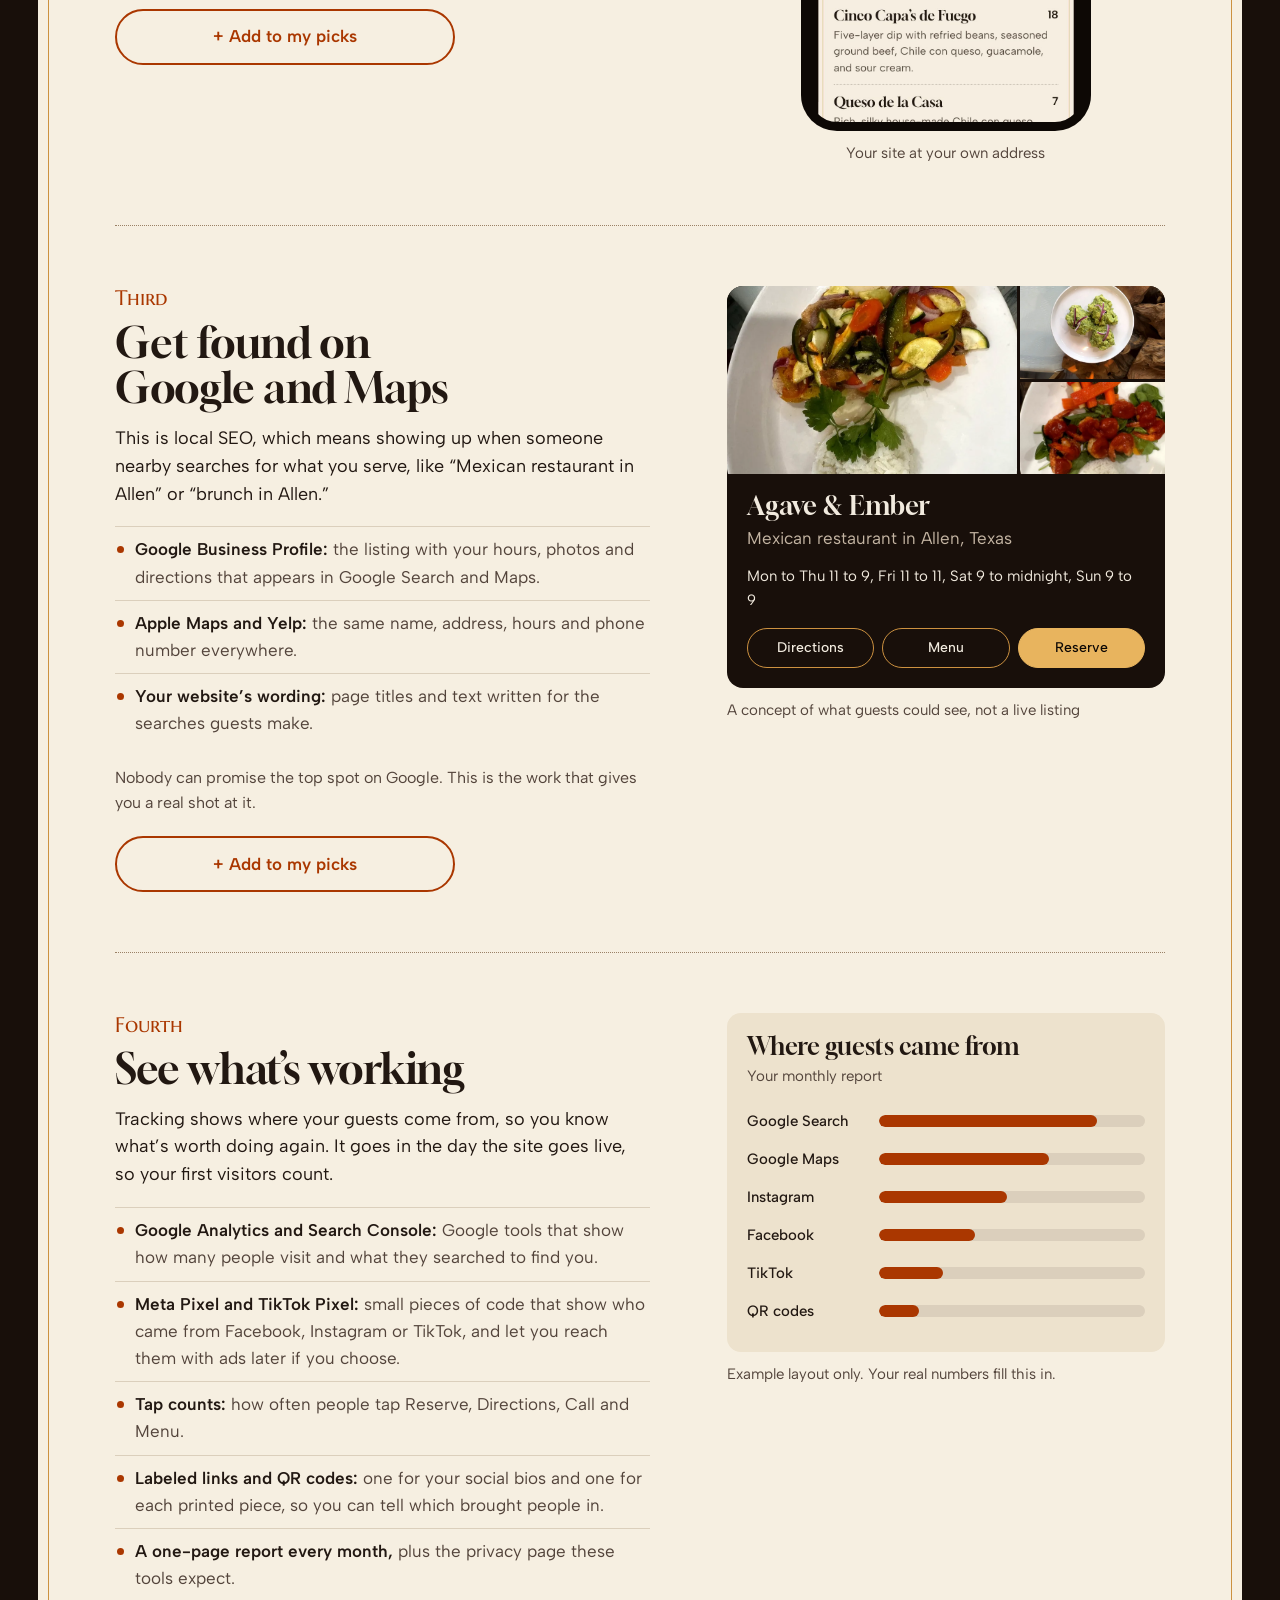
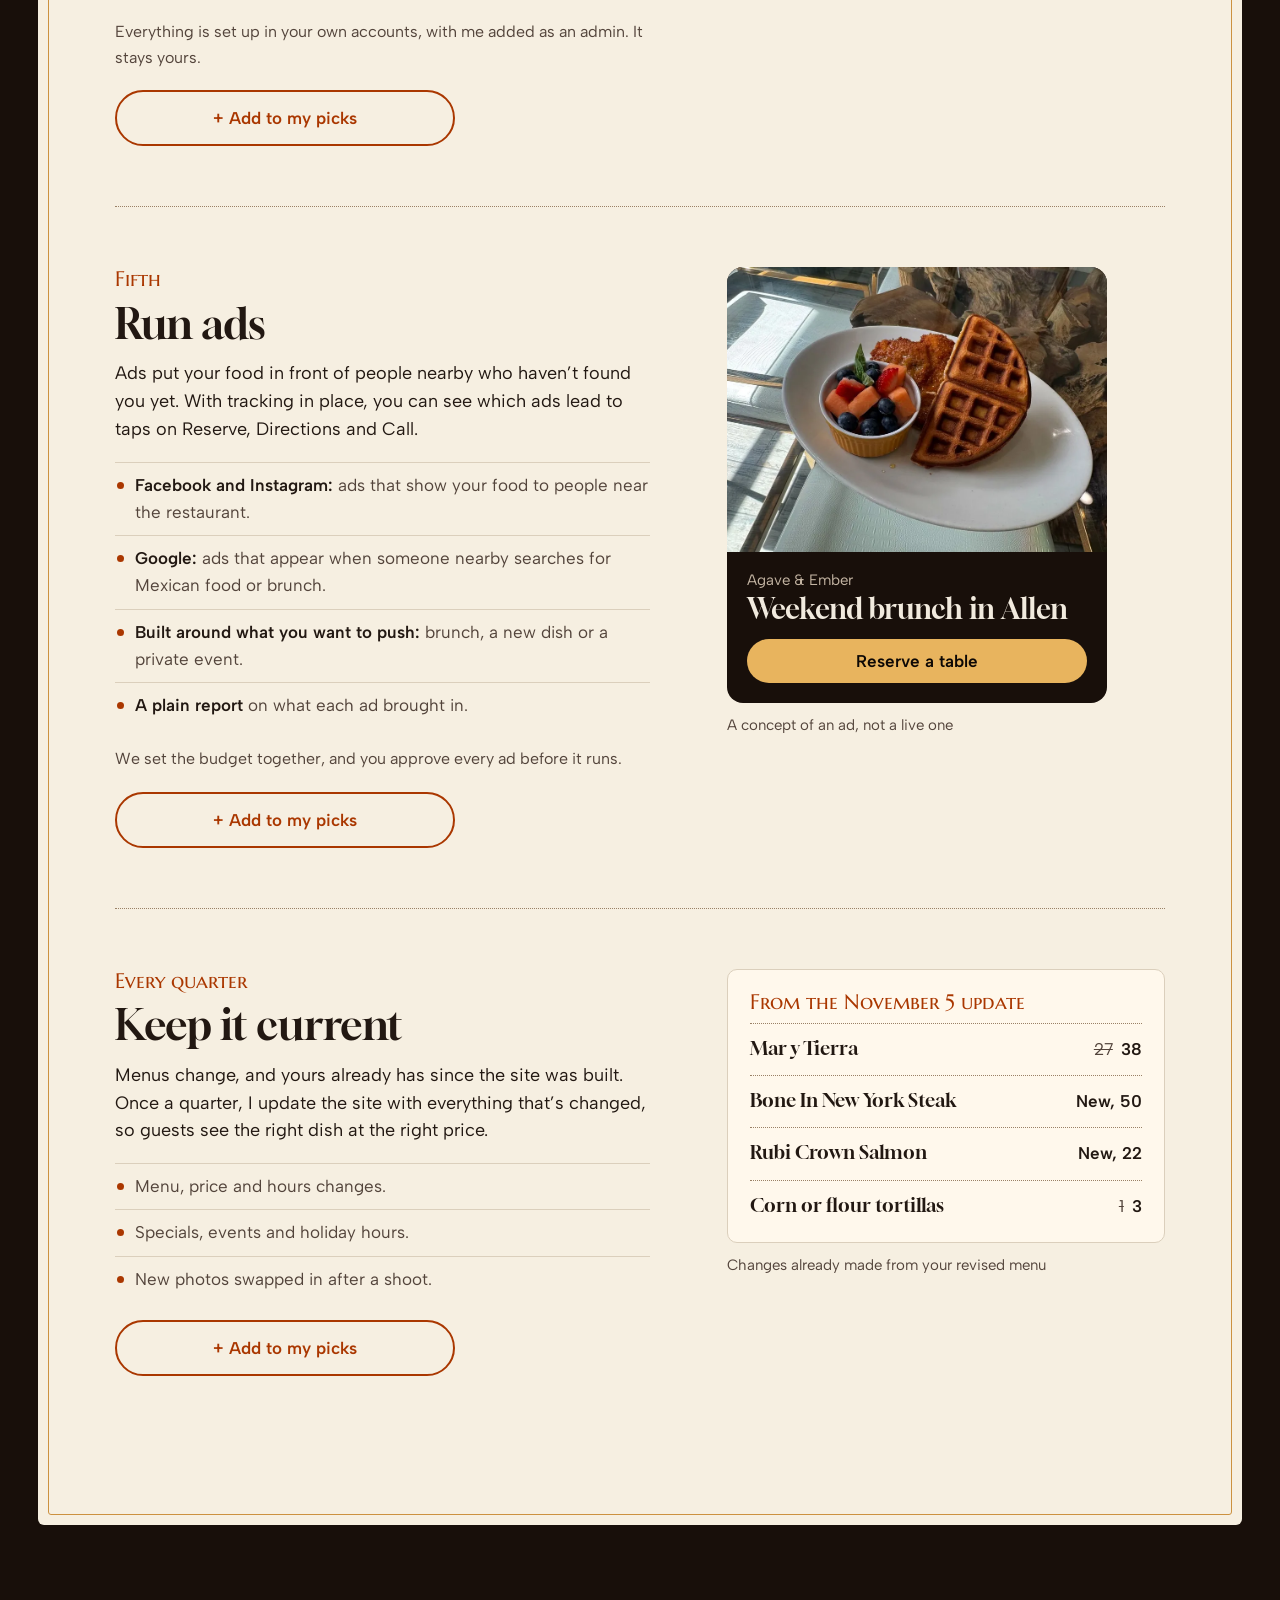
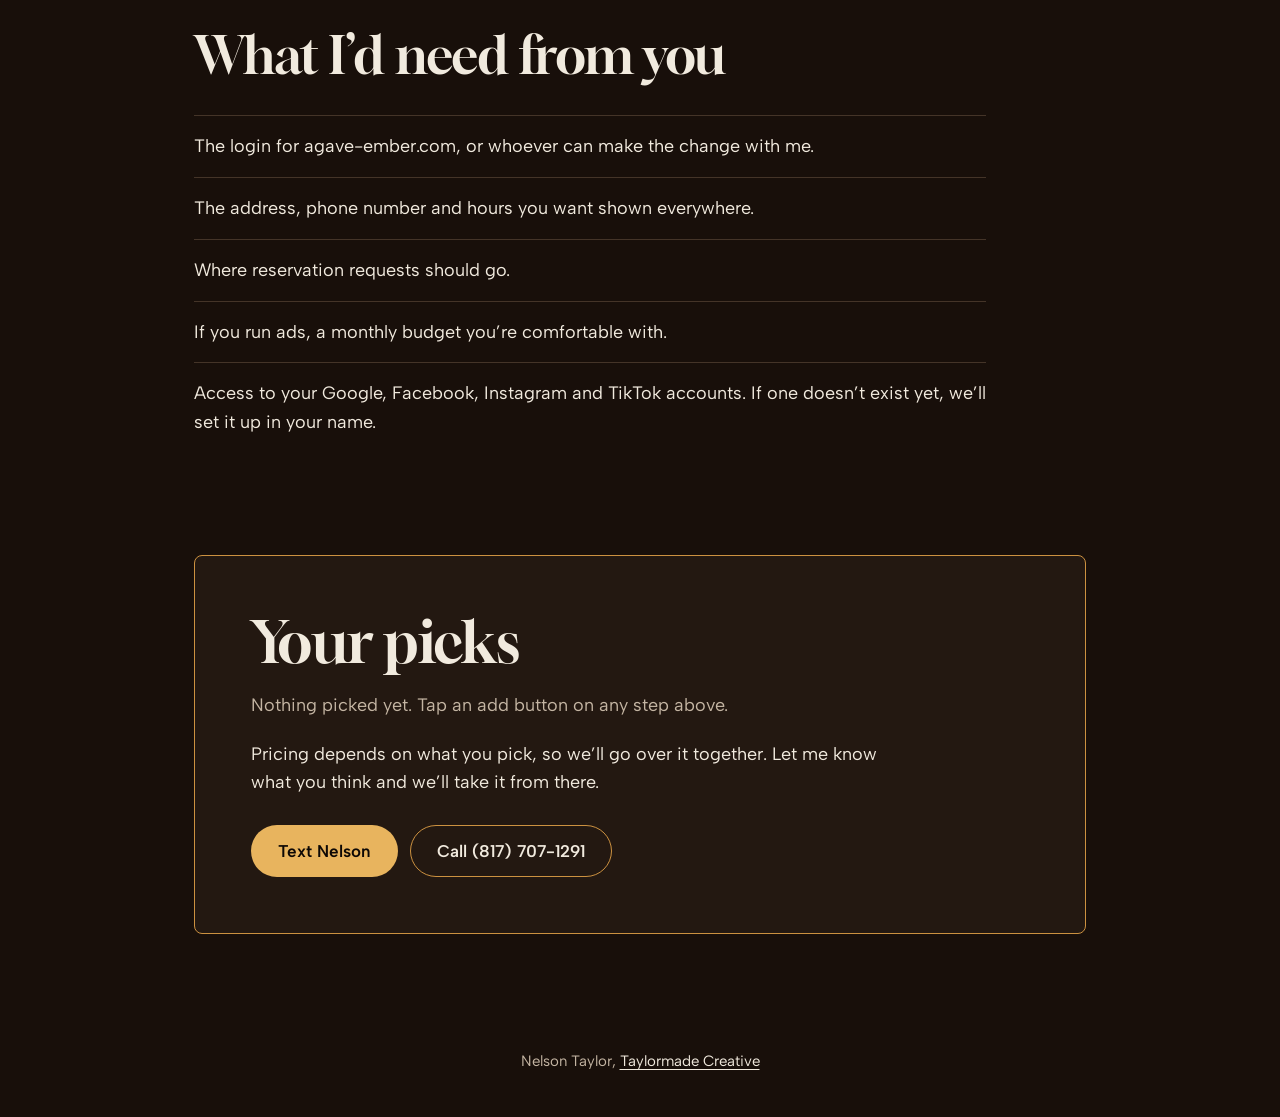
==== commit c56ee49d: "Propose quarterly website updates instead of monthly Co-Authored-By: Claude Opus 5.5 <noreply@anthro" ====
--- a/index.html
+++ b/index.html
@@ -387,15 +387,15 @@
 
   <article class="course">
     <div>
-      <span class="when">Every month</span>
+      <span class="when">Every quarter</span>
       <h3>Keep it current</h3>
-      <p class="lede">Menus change, and yours already has since the site was built. Send me the change and I update it, so guests see the right dish at the right price.</p>
+      <p class="lede">Menus change, and yours already has since the site was built. Once a quarter, I update the site with everything that’s changed, so guests see the right dish at the right price.</p>
       <ul>
         <li>Menu, price and hours changes.</li>
         <li>Specials, events and holiday hours.</li>
         <li>New photos swapped in after a shoot.</li>
       </ul>
-      <button class="pick" type="button" aria-pressed="false" data-pick="Monthly updates"><span class="off">+ Add to my picks</span><span class="on">✓ Added. Tap to remove</span></button>
+      <button class="pick" type="button" aria-pressed="false" data-pick="Quarterly website updates"><span class="off">+ Add to my picks</span><span class="on">✓ Added. Tap to remove</span></button>
     </div>
     <figure>
       <div class="ticket">
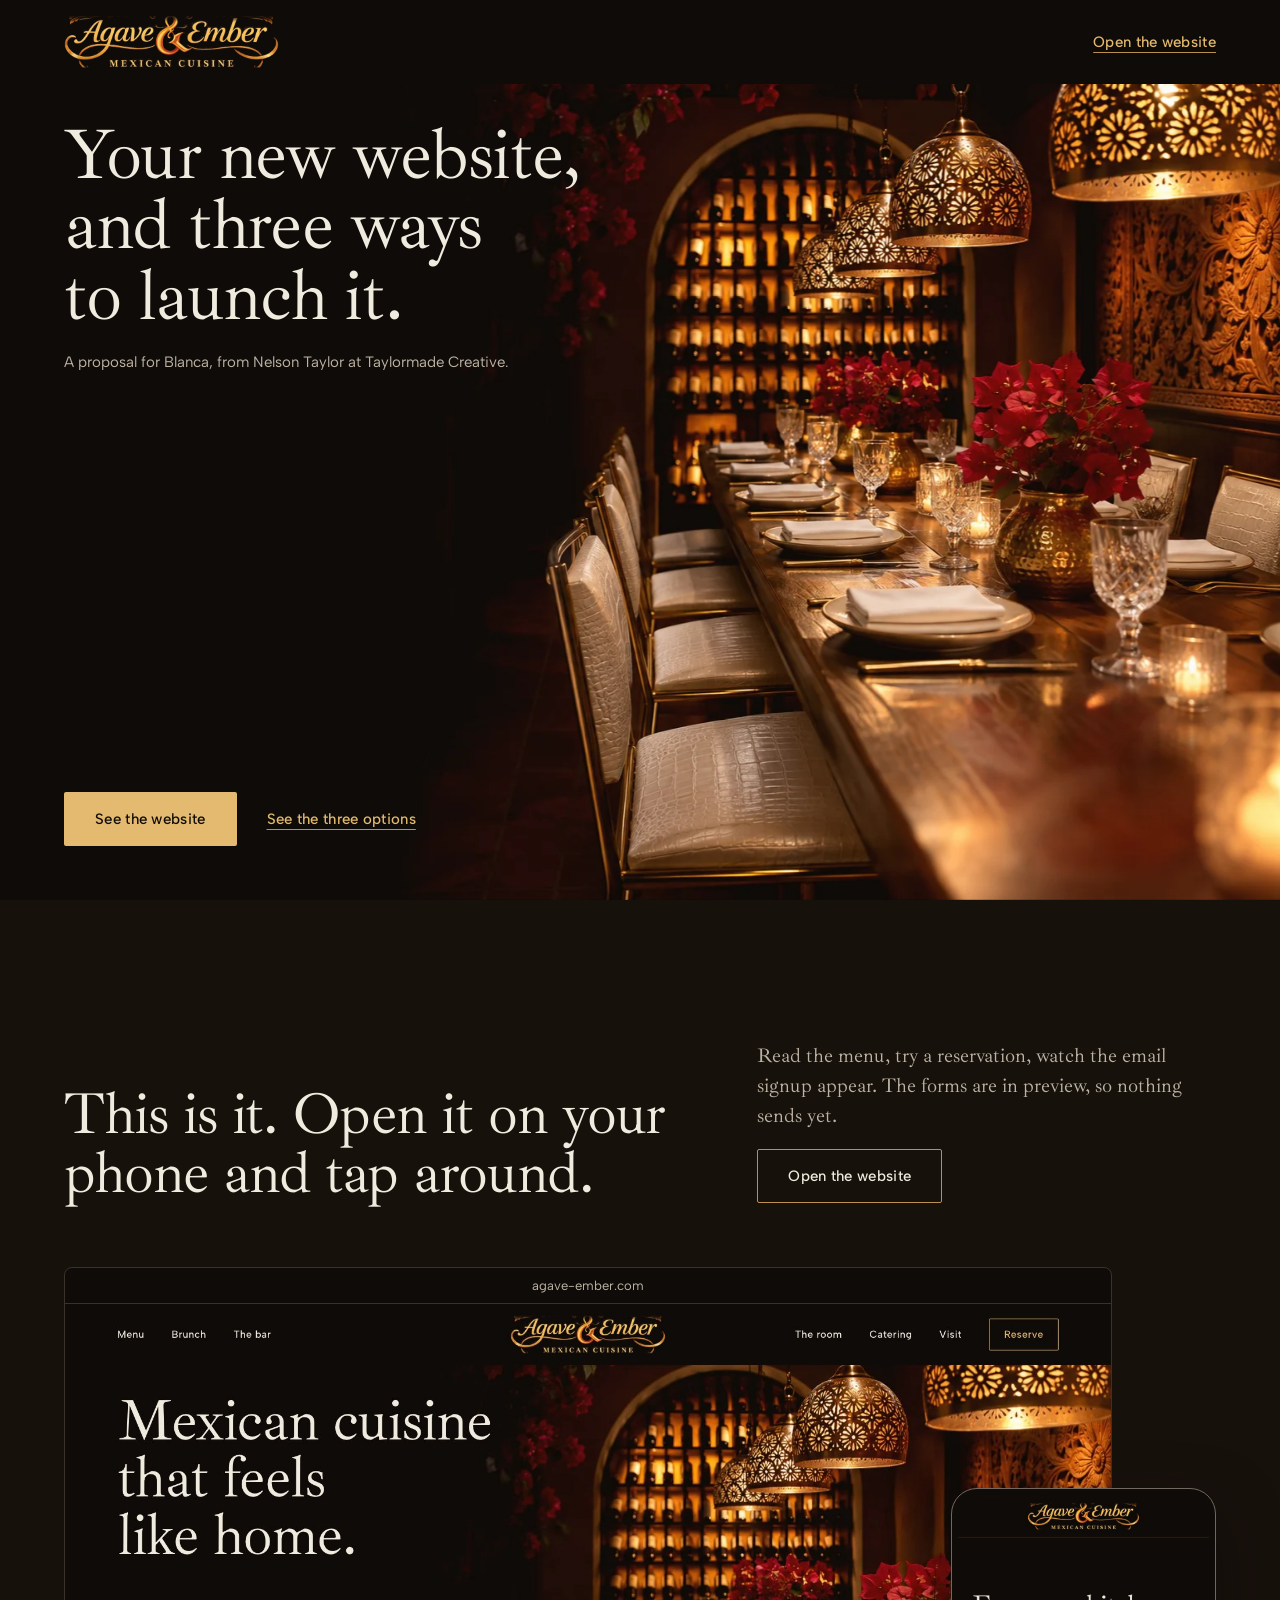
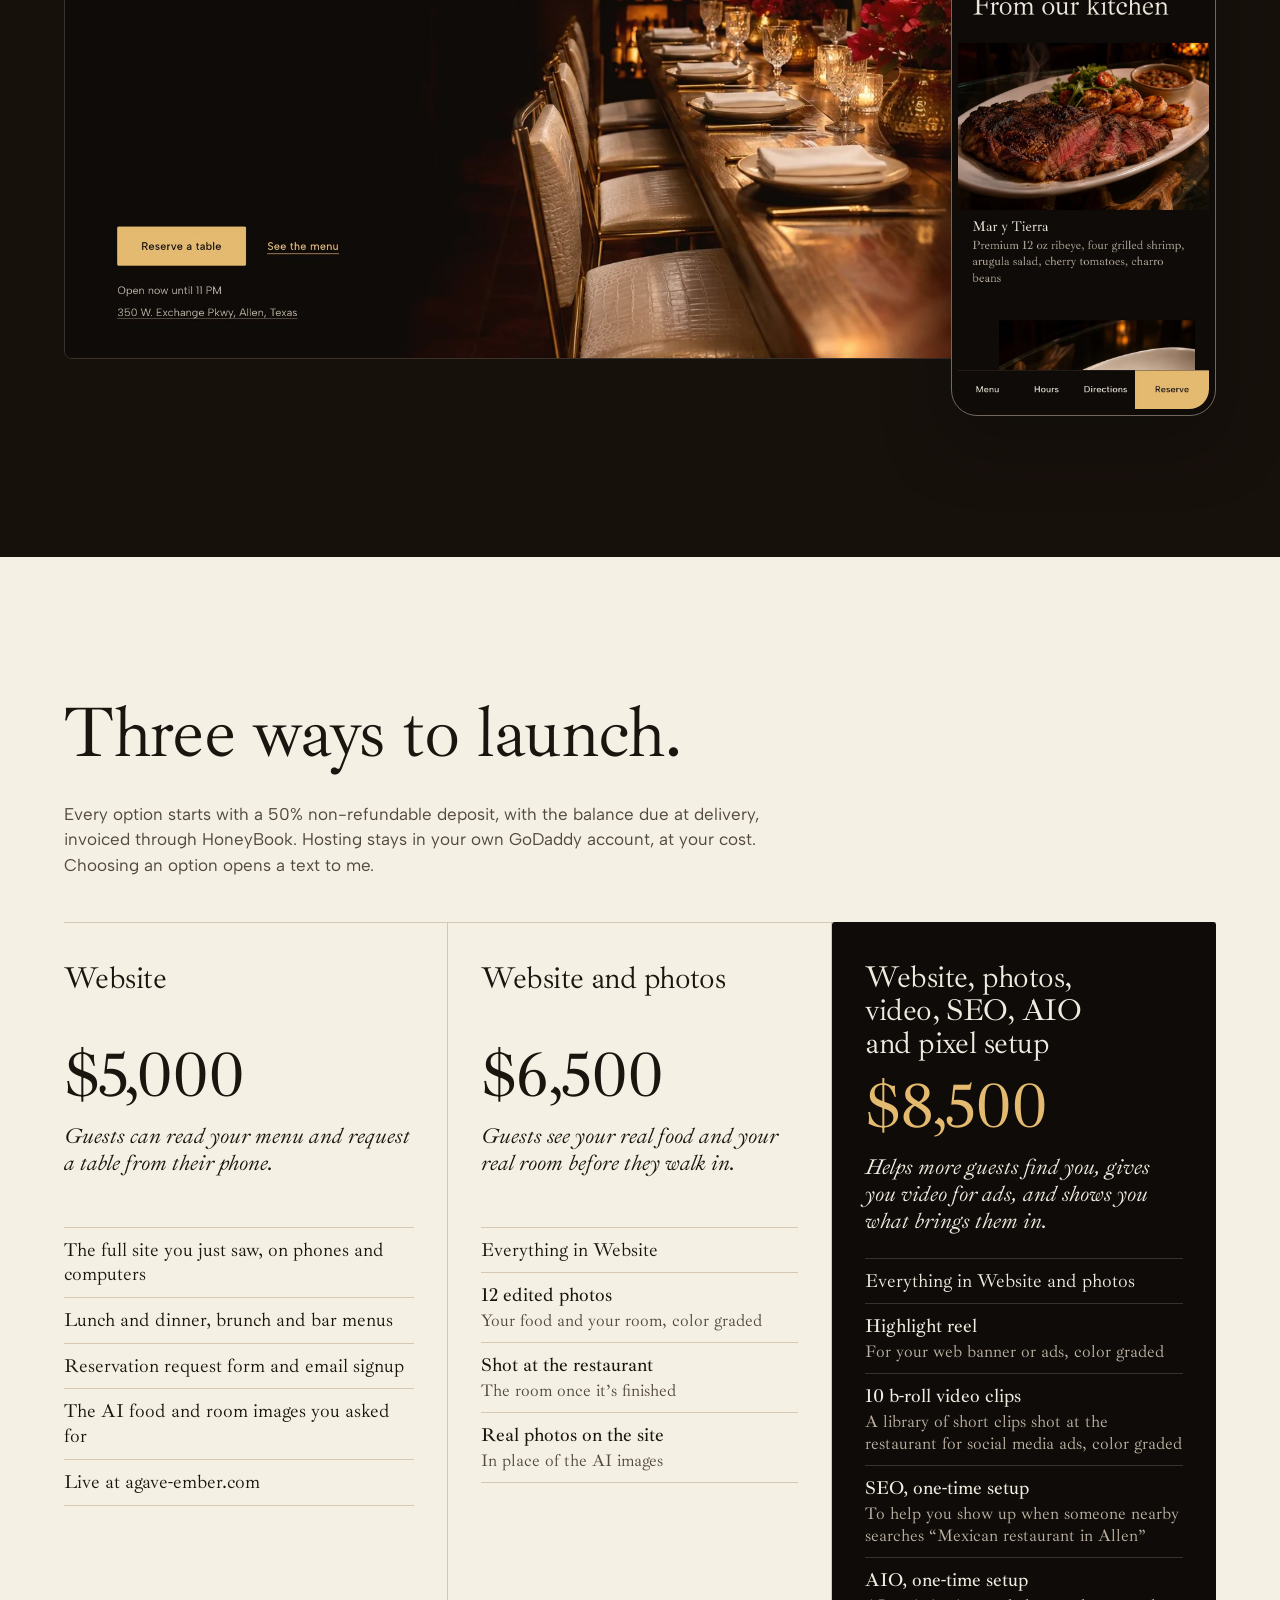
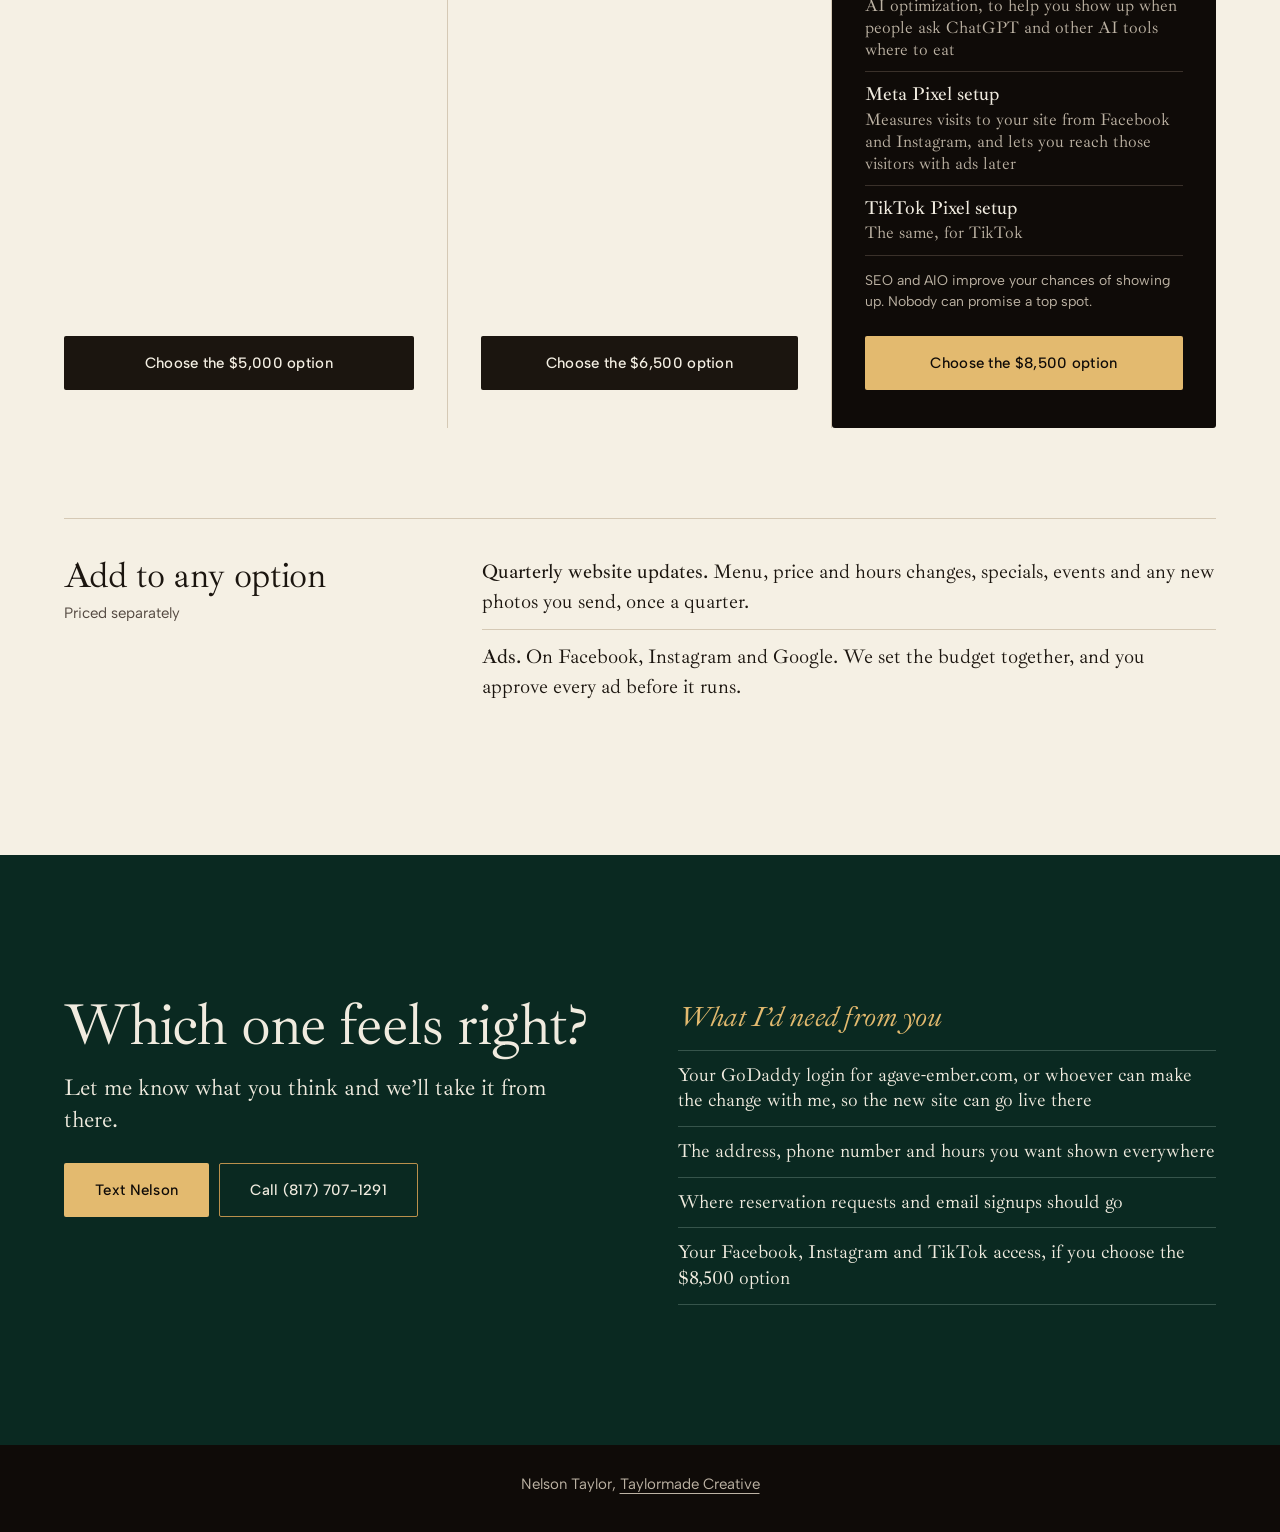
==== commit 2ef3e08b: "Agave & Ember plan after the website Co-Authored-By: Claude Opus 5.5 <noreply@anthropic.com>" ====
--- a/index.html
+++ b/index.html
@@ -1,203 +1,160 @@
-<!DOCTYPE html>
+<!doctype html>
 <html lang="en">
 <head>
 <meta charset="utf-8">
 <meta name="viewport" content="width=device-width, initial-scale=1, viewport-fit=cover">
-<title>Agave &amp; Ember: what comes after the website</title>
-<meta name="description" content="A plan for Blanca at Agave &amp; Ember, from Nelson Taylor at Taylormade Creative.">
+<title>Agave &amp; Ember: your new website</title>
+<meta name="description" content="A proposal for Blanca at Agave &amp; Ember, from Nelson Taylor at Taylormade Creative.">
 <meta name="robots" content="noindex, nofollow">
-<meta name="theme-color" content="#231a14">
+<meta name="theme-color" content="#0f0b08">
 <meta property="og:type" content="website">
-<meta property="og:title" content="Agave &amp; Ember: what comes after the website">
-<meta property="og:description" content="A plan for Blanca, from Nelson Taylor at Taylormade Creative.">
+<meta property="og:title" content="Agave &amp; Ember: your new website">
+<meta property="og:description" content="Your new website, and three ways to launch it. A proposal for Blanca from Nelson Taylor at Taylormade Creative.">
 <meta property="og:url" content="https://taylormadecreative.github.io/agave-ember-proposal/">
-<meta property="og:image" content="https://taylormadecreative.github.io/agave-ember-proposal/img/og.jpg">
+<meta property="og:image" content="https://taylormadecreative.github.io/agave-ember-proposal/site/img/og.jpg?v=2">
 <meta property="og:image:width" content="1200">
 <meta property="og:image:height" content="630">
-<meta property="og:image:alt" content="Agave &amp; Ember Mexican Cuisine logo beside Enchiladas Poblanas">
+<meta property="og:image:alt" content="Agave &amp; Ember Mexican Cuisine logo beside a candlelit private dining table">
 <meta name="twitter:card" content="summary_large_image">
-<meta name="twitter:image" content="https://taylormadecreative.github.io/agave-ember-proposal/img/og.jpg">
-<link rel="icon" type="image/png" href="img/favicon.png">
-<link rel="apple-touch-icon" href="img/apple-touch-icon.png">
+<meta name="twitter:image" content="https://taylormadecreative.github.io/agave-ember-proposal/site/img/og.jpg?v=2">
+<link rel="icon" type="image/png" href="site/img/favicon.png">
+<link rel="apple-touch-icon" href="site/img/apple-touch-icon.png">
 <link rel="preconnect" href="https://fonts.googleapis.com">
 <link rel="preconnect" href="https://fonts.gstatic.com" crossorigin>
-<link href="https://fonts.googleapis.com/css2?family=Albert+Sans:wght@400;500;600&family=Gloock&family=Marcellus+SC&display=swap" rel="stylesheet">
-<script>document.documentElement.classList.add('js')</script>
+<link href="https://fonts.googleapis.com/css2?family=Albert+Sans:wght@400;500;600&family=Ibarra+Real+Nova:ital,wght@0,400;0,500;1,400&display=swap" rel="stylesheet">
 <style>
 :root {
-  --char: oklch(0.14 0.012 50);
-  --espresso: oklch(0.18 0.018 50);
-  --espresso-2: oklch(0.22 0.022 52);
-  --line-dark: oklch(0.34 0.03 60);
-  --gold: oklch(0.80 0.12 78);
-  --gold-deep: oklch(0.70 0.12 72);
-  --ember: oklch(0.66 0.18 44);
-  --ember-deep: oklch(0.50 0.16 40);
-  --agave-deep: oklch(0.28 0.045 170);
-  --masa: oklch(0.955 0.02 85);
-  --masa-2: oklch(0.915 0.03 82);
-  --ink: oklch(0.22 0.02 50);
-  --ink-soft: oklch(0.40 0.025 55);
-  --text: oklch(0.94 0.018 82);
-  --muted: oklch(0.78 0.03 72);
-  --f-display: "Gloock", Georgia, serif;
-  --f-caps: "Marcellus SC", Georgia, serif;
-  --f-body: "Albert Sans", system-ui, sans-serif;
-  --gutter: clamp(20px, 5vw, 72px);
-  --ease: cubic-bezier(0.22, 1, 0.36, 1);
+  --night: #0f0b08; --night-2: #17110c; --night-line: oklch(0.32 0.018 60); --control-line: oklch(0.52 0.018 60);
+  --agave: oklch(0.255 0.04 172); --agave-line: oklch(0.42 0.04 172);
+  --paper: oklch(0.955 0.016 85); --paper-line: oklch(0.84 0.03 80);
+  --ink: oklch(0.2 0.015 60); --ink-2: oklch(0.41 0.02 60);
+  --cream: oklch(0.94 0.016 85); --muted: oklch(0.77 0.024 78);
+  --gold: oklch(0.81 0.105 82); --gold-2: oklch(0.68 0.1 78); --gold-ink: oklch(0.47 0.09 72);
+  --f-serif: "Ibarra Real Nova", "Iowan Old Style", Georgia, serif; --f-ui: "Albert Sans", system-ui, sans-serif;
+  --t-display: clamp(3rem, 5.6vw, 6rem); --t-h2: clamp(2.75rem, 4.6vw, 4.75rem); --t-lg: clamp(1.35rem, 1.8vw, 1.625rem);
+  --gutter: clamp(22px, 5vw, 80px); --max: 1320px; --section: clamp(80px, 11vw, 168px); --header-h: 84px;
+  --ease-slow: cubic-bezier(0.16, 1, 0.3, 1);
 }
 *, *::before, *::after { box-sizing: border-box; }
-html { -webkit-text-size-adjust: 100%; scroll-behavior: smooth; overflow-x: clip; }
-body { margin: 0; overflow-x: clip; background: var(--espresso); color: var(--text); font: 400 1.0625rem/1.6 var(--f-body); -webkit-font-smoothing: antialiased; }
+html { overflow-x: clip; scroll-behavior: smooth; scroll-padding-top: 20px; -webkit-text-size-adjust: 100%; }
+body { margin: 0; overflow-x: clip; background: var(--night); color: var(--cream); font: 400 1.25rem/1.5 var(--f-serif); font-variant-numeric: lining-nums; -webkit-font-smoothing: antialiased; }
 img { display: block; max-width: 100%; height: auto; }
-h1, h2, h3 { font-family: var(--f-display); font-weight: 400; margin: 0; letter-spacing: -0.01em; text-wrap: balance; }
+figure { margin: 0; }
+a { color: inherit; text-underline-offset: 0.25em; text-decoration-thickness: 1px; }
+h1, h2, h3 { font-family: var(--f-serif); font-weight: 400; margin: 0; letter-spacing: -0.018em; }
+h2 { font-size: var(--t-h2); line-height: 1; text-wrap: balance; }
 p { margin: 0; }
 ul { margin: 0; padding: 0; list-style: none; }
-a { color: inherit; }
-:focus-visible { outline: 3px solid var(--gold); outline-offset: 3px; border-radius: 4px; }
-
-.btn { display: inline-flex; align-items: center; justify-content: center; min-height: 52px; padding: 12px 26px; border-radius: 999px; font: 600 1.0625rem/1.2 var(--f-body); text-decoration: none; border: 1.5px solid transparent; cursor: pointer; transition: background-color .2s, color .2s, border-color .2s, transform .2s var(--ease); }
-.btn:active { transform: scale(.97); }
-.btn-gold { background: var(--gold); color: var(--char); }
-.btn-gold:hover { background: oklch(0.86 0.12 80); }
-.btn-line { border-color: var(--gold-deep); color: var(--text); }
-.btn-line:hover { background: oklch(0.80 0.12 78 / .14); }
-
-/* Hero */
-.hero { display: grid; grid-template-columns: minmax(0, 1fr) minmax(0, 1fr); min-height: 100svh; }
-.hero-copy { display: flex; flex-direction: column; justify-content: center; align-items: flex-start; gap: 28px; padding: clamp(32px, 6vw, 88px) var(--gutter); }
-.hero-logo { width: clamp(190px, 22vw, 290px); }
-.hero h1 { font-size: clamp(2.7rem, 5.2vw, 5.1rem); line-height: 1.03; max-width: 12em; }
-.hero-for { color: var(--muted); font-size: 1.125rem; max-width: 30em; }
-.hero-photo { position: relative; overflow: hidden; background: var(--char); }
-.hero-photo img { width: 100%; height: 100%; object-fit: cover; }
-.js .hero-photo img { animation: unveil 1.3s var(--ease) both .15s; }
-@keyframes unveil { from { clip-path: inset(0 0 100% 0); transform: scale(1.07); } to { clip-path: inset(0); transform: scale(1); } }
-
-/* Where it stands */
-.stands { padding: clamp(56px, 8vw, 104px) var(--gutter); max-width: 1180px; margin-inline: auto; }
-.stands h2, .need h2 { font-size: clamp(2.1rem, 4vw, 3.2rem); line-height: 1.08; margin-bottom: 32px; }
-.stands-grid { display: grid; grid-template-columns: repeat(2, minmax(0, 1fr)); gap: 40px clamp(32px, 6vw, 80px); margin-bottom: 36px; }
-.stands h3 { font: 400 1.375rem/1.2 var(--f-caps); color: var(--gold); margin-bottom: 14px; }
-.stands li { position: relative; padding: 11px 0 11px 32px; border-top: 1px solid var(--line-dark); }
-.stands li::before { content: ""; position: absolute; left: 3px; top: 19px; width: 12px; height: 12px; border-radius: 50%; }
-.ready li::before { background: var(--gold); }
-.todo li::before { border: 2px solid var(--ember); }
-
-/* The menu card */
-.card { position: relative; margin-inline: clamp(10px, 3vw, 40px); padding: clamp(44px, 7vw, 96px) clamp(26px, 6vw, 88px); background: var(--masa); color: var(--ink); border-radius: 6px; }
-.card::before { content: ""; position: absolute; inset: 10px; border: 1px solid var(--gold-deep); border-radius: 3px; pointer-events: none; }
-.card-head { max-width: 40em; margin-bottom: clamp(30px, 5vw, 56px); }
-.card-head h2 { font-size: clamp(2.5rem, 5vw, 4rem); line-height: 1.03; margin-bottom: 16px; }
-.card-head p { color: var(--ink-soft); font-size: 1.125rem; }
-
-.course { display: grid; grid-template-columns: minmax(0, 1.1fr) minmax(0, .9fr); gap: 28px clamp(36px, 6vw, 88px); align-items: start; padding-block: clamp(36px, 5vw, 60px); border-top: 1px dotted oklch(0.62 0.05 70); }
-.when { display: block; font: 400 1.3125rem/1.2 var(--f-caps); color: var(--ember-deep); margin-bottom: 8px; }
-.course h3 { font-size: clamp(1.95rem, 3.3vw, 2.7rem); line-height: 1.08; margin-bottom: 14px; }
-.lede { font-size: 1.125rem; line-height: 1.55; margin-bottom: 18px; max-width: 36em; }
-.course ul { margin-bottom: 18px; max-width: 36em; }
-.course li { padding: 9px 0 9px 20px; position: relative; color: var(--ink-soft); border-top: 1px solid oklch(0.86 0.03 80); }
-.course li::before { content: ""; position: absolute; left: 2px; top: 19px; width: 7px; height: 7px; border-radius: 50%; background: var(--ember-deep); }
-.course li strong { color: var(--ink); font-weight: 600; }
-.note { color: var(--ink-soft); font-size: 1rem; max-width: 36em; margin-bottom: 20px; }
-
-.pick { display: none; align-items: center; justify-content: center; gap: 10px; width: 100%; max-width: 340px; min-height: 56px; padding: 12px 22px; border-radius: 999px; background: transparent; border: 2px solid var(--ember-deep); color: var(--ember-deep); font: 600 1.0625rem/1.2 var(--f-body); cursor: pointer; transition: background-color .2s, color .2s, border-color .2s, transform .25s var(--ease); }
-.js .pick { display: inline-flex; }
-.pick:hover { background: oklch(0.50 0.16 40 / .09); }
-.pick:active { transform: scale(.97); }
-.pick[aria-pressed="true"] { background: var(--agave-deep); border-color: var(--agave-deep); color: var(--masa); }
-.pick .on { display: none; }
-.pick[aria-pressed="true"] .on { display: inline; }
-.pick[aria-pressed="true"] .off { display: none; }
-.pick:focus-visible { outline-color: var(--ember-deep); }
-.picks { display: flex; flex-direction: column; gap: 10px; }
-
-figure { margin: 0; }
-figcaption { margin-top: 10px; font-size: .9375rem; color: var(--ink-soft); }
-
-/* Phone with the site */
-.phone { width: min(100%, 290px); margin-inline: auto; padding: 9px; background: var(--char); border-radius: 36px; }
-.phone-bar { display: flex; align-items: center; justify-content: center; height: 34px; margin-bottom: 7px; border-radius: 999px; background: var(--espresso-2); color: var(--text); font-size: .875rem; font-weight: 500; }
-.phone img { width: 100%; border-radius: 0 0 27px 27px; aspect-ratio: 39 / 66; object-fit: cover; object-position: top; }
-.fig-center figcaption { text-align: center; }
-
-/* Concept listing */
-.listing { background: var(--espresso); color: var(--text); border-radius: 16px; overflow: hidden; }
-.listing-photos { display: grid; grid-template-columns: 2fr 1fr; grid-template-rows: 1fr 1fr; gap: 3px; height: 188px; }
-.listing-photos img { width: 100%; height: 100%; min-height: 0; object-fit: cover; }
-.listing-photos img:first-child { grid-row: span 2; }
-.listing-body { padding: 18px 20px 20px; }
-.listing-name { font: 400 1.625rem/1.1 var(--f-display); margin-bottom: 4px; }
-.listing-type { color: var(--muted); margin-bottom: 12px; }
-.listing-hours { font-size: .9375rem; color: var(--text); margin-bottom: 16px; }
-.listing-actions { display: grid; grid-template-columns: repeat(3, minmax(0, 1fr)); gap: 8px; }
-.listing-actions span { display: flex; align-items: center; justify-content: center; min-height: 40px; border-radius: 999px; border: 1px solid var(--gold-deep); font-size: .875rem; font-weight: 500; }
-.listing-actions span:last-child { background: var(--gold); border-color: var(--gold); color: var(--char); }
-
-/* Food photos */
-.plates { display: grid; grid-template-columns: repeat(6, minmax(0, 1fr)); gap: 6px; }
-.plates img { width: 100%; object-fit: cover; border-radius: 4px; aspect-ratio: 1; grid-column: span 2; }
-.plates img:nth-child(-n+2) { grid-column: span 3; aspect-ratio: 5 / 4; }
-
-/* Report example */
-.report { background: var(--masa-2); border-radius: 14px; padding: 20px 20px 22px; }
-.report-title { font: 400 1.5rem/1.15 var(--f-display); margin-bottom: 4px; }
-.report-sub { color: var(--ink-soft); font-size: .9375rem; margin-bottom: 14px; }
-.report-row { display: grid; grid-template-columns: 8em minmax(0, 1fr); align-items: center; white-space: nowrap; gap: 12px; padding-block: 7px; font-size: .9375rem; font-weight: 500; }
-.report-bar { height: 12px; border-radius: 999px; background: oklch(0.86 0.03 80); overflow: hidden; }
-.report-bar i { display: block; height: 100%; border-radius: 999px; background: var(--ember-deep); }
-
-/* Ad concept */
-.ad { background: var(--espresso); color: var(--text); border-radius: 16px; overflow: hidden; max-width: 380px; }
-.ad img { width: 100%; aspect-ratio: 4 / 3; object-fit: cover; }
-.ad-body { padding: 16px 20px 20px; }
-.ad-name { color: var(--muted); font-size: .9375rem; margin-bottom: 2px; }
-.ad-line { font: 400 1.75rem/1.1 var(--f-display); margin-bottom: 14px; }
-.ad-cta { display: flex; align-items: center; justify-content: center; min-height: 44px; border-radius: 999px; background: var(--gold); color: var(--char); font-weight: 600; }
-
-/* Update ticket */
-.ticket { background: #fff8ec; border: 1px solid oklch(0.86 0.03 80); border-radius: 10px; padding: 20px 22px 10px; }
-.ticket-title { font: 400 1.3125rem/1.2 var(--f-caps); color: var(--ember-deep); margin-bottom: 8px; }
-.ticket-row { display: flex; justify-content: space-between; align-items: baseline; gap: 16px; padding-block: 12px; border-top: 1px dotted oklch(0.62 0.05 70); }
-.ticket-name { font: 400 1.1875rem/1.2 var(--f-display); }
-.ticket-price { white-space: nowrap; font-weight: 600; }
-.ticket-price s { color: var(--ink-soft); font-weight: 400; margin-right: 8px; }
-
-/* Need + close */
-.need { padding: clamp(56px, 8vw, 104px) var(--gutter) 0; max-width: 1020px; margin-inline: auto; }
-.need li { padding: 16px 0; border-top: 1px solid var(--line-dark); font-size: 1.125rem; max-width: 44em; }
-.close { padding: clamp(56px, 8vw, 104px) var(--gutter) clamp(72px, 9vw, 120px); max-width: 1020px; margin-inline: auto; }
-.close-box { padding: clamp(28px, 5vw, 56px); border: 1px solid var(--gold-deep); border-radius: 8px; background: var(--espresso-2); }
-.close h2 { font-size: clamp(2.3rem, 4.6vw, 3.6rem); line-height: 1.05; margin-bottom: 18px; }
-.my-picks { margin-bottom: 20px; }
-.my-picks li { padding: 10px 0 10px 32px; position: relative; font-size: 1.125rem; border-top: 1px solid var(--line-dark); }
-.my-picks li::before { content: "✓"; position: absolute; left: 3px; top: 10px; color: var(--gold); font-weight: 600; }
-.none { color: var(--muted); margin-bottom: 20px; font-size: 1.125rem; }
-.close-copy { max-width: 36em; margin-bottom: 28px; font-size: 1.125rem; }
-.close-actions { display: flex; flex-wrap: wrap; gap: 12px; }
-.sign { padding: 0 var(--gutter) 44px; text-align: center; color: var(--muted); font-size: .9375rem; }
-.sign a { color: var(--text); text-underline-offset: 3px; }
-.has-tray .sign { padding-bottom: 120px; }
-
-/* Picks tray */
-.tray { position: fixed; z-index: 20; left: 50%; bottom: max(14px, env(safe-area-inset-bottom)); width: min(calc(100% - 24px), 560px); display: flex; align-items: center; justify-content: space-between; gap: 14px; padding: 10px 10px 10px 22px; background: var(--char); color: var(--text); border: 1px solid var(--gold-deep); border-radius: 999px; box-shadow: 0 14px 34px oklch(0.10 0.01 50 / .45); transform: translate(-50%, 150%); visibility: hidden; transition: transform .35s var(--ease), visibility .35s; }
-.tray.show { transform: translate(-50%, 0); visibility: visible; }
-.tray-count { font-weight: 600; white-space: nowrap; }
-.tray .btn { min-height: 46px; padding: 10px 20px; font-size: 1rem; white-space: nowrap; }
-.tray.bump .tray-count { animation: bump .4s var(--ease); }
-@keyframes bump { 40% { transform: scale(1.14); color: var(--gold); } }
-
+:focus-visible { outline: 2px solid var(--gold); outline-offset: 3px; }
+.tiers-section :focus-visible { outline-color: var(--ink); }
+.tier-full :focus-visible { outline-color: var(--gold); }
+.wrap { width: 100%; max-width: calc(var(--max) + var(--gutter) * 2); margin-inline: auto; padding-inline: var(--gutter); }
+
+.btn { display: inline-flex; align-items: center; justify-content: center; min-height: 54px; padding: 14px 30px; border: 1px solid transparent; border-radius: 2px; font: 500 0.9375rem/1.2 var(--f-ui); letter-spacing: 0.02em; text-decoration: none; text-align: center; cursor: pointer; transition: background-color 220ms ease, color 220ms ease, border-color 220ms ease, transform 160ms cubic-bezier(0.23, 1, 0.32, 1); }
+.btn:active { transform: scale(0.98); }
+.btn-gold { background: var(--gold); color: var(--night); }
+.btn-line { border-color: var(--gold-2); color: var(--cream); }
+.btn-ink { background: var(--ink); color: var(--paper); }
+.text-link { display: inline-flex; align-items: center; min-height: 44px; color: var(--gold); font: 500 0.9375rem/1.2 var(--f-ui); letter-spacing: 0.02em; text-decoration: underline; text-decoration-color: var(--gold-2); text-underline-offset: 0.35em; }
+@media (hover: hover) and (pointer: fine) {
+  .btn-gold:hover { background: oklch(0.87 0.1 84); }
+  .btn-line:hover { background: var(--gold); border-color: var(--gold); color: var(--night); }
+  .btn-ink:hover { background: var(--agave); }
+  .text-link:hover { color: var(--cream); text-decoration-color: var(--cream); }
+}
+
+/* Hero: the site's own */
+.top { display: flex; align-items: center; justify-content: space-between; gap: 20px; height: var(--header-h); padding-inline: max(var(--gutter), calc((100vw - var(--max)) / 2)); position: relative; z-index: 2; }
+.top img { height: 52px; width: auto; }
+.hero { position: relative; min-height: 100dvh; display: flex; flex-direction: column; overflow: clip; }
+.hero-photo { position: absolute; z-index: 0; top: var(--header-h); bottom: 0; right: -9vw; width: 100vw; overflow: hidden; }
+.hero-photo img { width: 100%; height: 100%; object-fit: cover; object-position: 50% 40%; animation: lightsUp 1500ms ease both; }
+@keyframes lightsUp { from { opacity: 0; transform: scale(1.03); } to { opacity: 1; transform: none; } }
+.hero-copy { position: relative; z-index: 1; flex: 1; display: flex; flex-direction: column; justify-content: space-between; gap: 40px; width: 100%; max-width: calc(var(--max) + var(--gutter) * 2); margin-inline: auto; padding: clamp(20px, 4dvh, 56px) var(--gutter) clamp(32px, 6dvh, 64px); }
+.hero h1 { font-size: var(--t-display); line-height: 0.98; }
+.hero-for { color: var(--muted); font: 400 0.9375rem/1.5 var(--f-ui); margin-top: 20px; }
+.hero-actions { display: flex; flex-wrap: wrap; align-items: center; gap: 14px 30px; }
+
+/* The website */
+.site { padding-block: var(--section); background: var(--night-2); }
+.site-head { display: grid; grid-template-columns: minmax(0, 7fr) minmax(0, 5fr); gap: 20px clamp(24px, 4vw, 64px); align-items: end; margin-bottom: clamp(36px, 5vw, 64px); }
+.site-head p { color: var(--muted); max-width: 26em; margin-bottom: 18px; }
+.stage { position: relative; padding-right: 9%; padding-bottom: 5%; }
+.browser { border: 1px solid var(--night-line); border-radius: 8px; overflow: hidden; background: var(--night); }
+.bar { display: flex; align-items: center; justify-content: center; height: 36px; font: 400 0.8125rem/1 var(--f-ui); color: var(--muted); border-bottom: 1px solid var(--night-line); }
+.phone { position: absolute; right: 0; bottom: 0; width: 23%; padding: 6px; background: var(--night); border: 1px solid var(--control-line); border-radius: 26px; box-shadow: 0 24px 60px rgb(15 11 8 / 0.6); }
+.phone img { border-radius: 20px; }
+
+/* Tiers: the menu */
+.tiers-section { background: var(--paper); color: var(--ink); padding-block: var(--section); }
+.tiers-section h2 { font-size: var(--t-display); margin-bottom: clamp(36px, 5vw, 64px); }
+.tiers { display: grid; grid-template-columns: repeat(3, minmax(0, 1fr)); align-items: stretch; border-top: 1px solid var(--paper-line); }
+.tier { display: flex; flex-direction: column; padding: clamp(26px, 3vw, 40px) clamp(22px, 2.6vw, 36px) clamp(28px, 3vw, 40px); border-right: 1px solid var(--paper-line); }
+.tier:first-child { padding-left: 0; }
+.tier h3 { font-size: clamp(1.75rem, 2.4vw, 2.25rem); line-height: 1.08; margin-bottom: 14px; min-height: 2.2em; text-wrap: balance; }
+.price { font: 400 clamp(3rem, 5vw, 4.75rem)/1 var(--f-serif); letter-spacing: -0.02em; margin-bottom: 16px; }
+.tier-result { font-size: clamp(1.3125rem, 1.7vw, 1.5rem); font-style: italic; line-height: 1.25; min-height: 3.75em; margin-bottom: 22px; }
+.tier-full .tier-result { color: var(--cream); }
+.tier ul { margin-bottom: 28px; }
+.tier li { padding: 10px 0; border-top: 1px solid var(--paper-line); font-size: 1.1875rem; line-height: 1.3; }
+.tier li:last-child { border-bottom: 1px solid var(--paper-line); }
+.tier li strong { font-weight: 500; }
+.tier li span { display: block; color: var(--ink-2); font-size: 1.0625rem; margin-top: 2px; }
+.tier .btn { margin-top: auto; width: 100%; }
+.tier-full { background: var(--night); color: var(--cream); border-right: 0; border-radius: 3px; margin-top: -1px; }
+.tier-full li { border-color: var(--night-line) !important; }
+.tier-full li span { color: var(--muted); }
+.tier-full .price { color: var(--gold); }
+.terms { margin-top: calc(clamp(36px, 5vw, 64px) * -0.5); margin-bottom: clamp(28px, 3.5vw, 44px); max-width: 44em; font: 400 1.0625rem/1.5 var(--f-ui); color: var(--ink-2); }
+.tier-index { display: none; }
+.tier-note { margin: -14px 0 24px; font: 400 0.875rem/1.5 var(--f-ui); color: var(--muted); }
+.addons { display: grid; grid-template-columns: minmax(0, 4fr) minmax(0, 8fr); gap: 20px clamp(24px, 4vw, 64px); margin-top: clamp(56px, 7vw, 96px); padding-top: clamp(28px, 3vw, 40px); border-top: 1px solid var(--paper-line); }
+.addons h3 { font-size: clamp(1.9rem, 2.8vw, 2.5rem); line-height: 1.05; }
+.addons h3 span { display: block; margin-top: 8px; font: 400 0.9375rem/1.4 var(--f-ui); letter-spacing: 0; color: var(--ink-2); }
+.addons li { padding-block: 12px; border-top: 1px solid var(--paper-line); }
+.addons li:first-child { border-top: 0; padding-top: 0; }
+.addons strong { font-weight: 500; }
+
+/* Next */
+.next { background: var(--agave); padding-block: var(--section); }
+.next-grid { display: grid; grid-template-columns: minmax(0, 6fr) minmax(0, 6fr); gap: 44px clamp(32px, 6vw, 96px); align-items: start; }
+.next h2 { margin-bottom: 18px; }
+.next-lead { font-size: var(--t-lg); line-height: 1.35; max-width: 22em; margin-bottom: 28px; }
+.next-actions { display: flex; flex-wrap: wrap; gap: 10px; }
+.next h3 { font-size: clamp(1.6rem, 2.2vw, 2rem); font-style: italic; color: var(--gold); margin-bottom: 12px; }
+.next li { padding-block: 12px; border-top: 1px solid var(--agave-line); font-size: 1.1875rem; line-height: 1.35; }
+.next li:last-child { border-bottom: 1px solid var(--agave-line); }
+.sign { padding: 28px var(--gutter) 36px; text-align: center; font: 400 0.9375rem/1.5 var(--f-ui); color: var(--muted); }
+
+@media (max-width: 1000px) {
+  .tier-index { display: block; margin: -6px 0 26px; border-top: 1px solid var(--paper-line); }
+  .tier-index a { display: flex; align-items: center; justify-content: space-between; gap: 18px; min-height: 52px; padding-block: 10px; font-size: 1.1875rem; line-height: 1.2; color: var(--ink); text-decoration: none; border-bottom: 1px solid var(--paper-line); }
+  .tier-index a span:last-child { flex: none; font-size: 1.4375rem; }
+  .terms { margin-top: 0; }
+  .tier { scroll-margin-top: 12px; }
+  .tiers { grid-template-columns: minmax(0, 1fr); border-top: 0; gap: 0; }
+  .tier, .tier:first-child { padding: 28px 0 36px; border-right: 0; border-top: 1px solid var(--paper-line); }
+  .tier h3 { min-height: 0; }
+  .tier-result { min-height: 0; }
+  .tier-full { padding: 28px 24px 32px; margin-inline: calc(var(--gutter) * -1 + 8px); border-top: 0; }
+}
 @media (max-width: 860px) {
-  .hero { grid-template-columns: minmax(0, 1fr); min-height: 0; }
-  .hero-copy { padding-block: 40px 34px; gap: 22px; }
-  .hero-photo { height: 66vw; max-height: 480px; }
-  .stands-grid, .course { grid-template-columns: minmax(0, 1fr); }
-  .pick { max-width: none; }
-}
-@media (max-width: 420px) {
-  .tray { padding-left: 16px; gap: 8px; }
-  .tray .btn { padding-inline: 16px; font-size: .9375rem; }
-  .report-row { grid-template-columns: 7.6em minmax(0, 1fr); gap: 8px; }
+  :root { --header-h: 66px; }
+  .top { justify-content: center; }
+  .top .text-link { display: none; }
+  .top img { height: 42px; }
+  .hero { min-height: 0; }
+  .hero-photo { position: relative; top: auto; bottom: auto; right: auto; width: 100%; }
+  .hero-photo img { height: auto; aspect-ratio: 1.12; max-height: 58dvh; object-position: 72% 60%; }
+  .hero-copy { display: block; padding: 22px var(--gutter) 44px; }
+  .hero h1 { font-size: clamp(2.9rem, 12.6vw, 5.5rem); }
+  .hero-for { margin: 16px 0 24px; }
+  .site-head, .addons, .next-grid { grid-template-columns: minmax(0, 1fr); }
+  .stage { padding-right: 0; padding-bottom: 26%; }
+  .phone { width: 36%; right: 4%; border-radius: 20px; padding: 4px; }
+  .phone img { border-radius: 16px; }
+  .bar { height: 28px; font-size: 0.6875rem; }
+  .next-actions .btn { flex: 1 1 100%; }
 }
 @media (prefers-reduced-motion: reduce) {
   html { scroll-behavior: auto; }
@@ -207,291 +164,133 @@
 </head>
 <body>
 
-<header class="hero">
+<div class="hero">
+  <header class="top">
+    <img src="site/img/logo-wordmark.webp" alt="Agave &amp; Ember Mexican Cuisine" width="640" height="155">
+    <a class="text-link" href="site/" target="_blank" rel="noopener">Open the website</a>
+  </header>
+  <figure class="hero-photo">
+    <img width="1536" height="1024" src="site/img/hero-dining-1536.webp" srcset="site/img/hero-dining-1000.webp 1000w, site/img/hero-dining-1536.webp 1536w" sizes="100vw" alt="A candlelit private dining table with gold-framed chairs and an arched wine wall" fetchpriority="high">
+  </figure>
   <div class="hero-copy">
-    <img class="hero-logo" src="img/logo-wordmark.webp" alt="Agave &amp; Ember Mexican Cuisine" width="640" height="155">
-    <h1>The site is built. Now let’s get Allen to your tables.</h1>
-    <p class="hero-for">A plan for Blanca, from Nelson Taylor at Taylormade Creative.</p>
-    <a class="btn btn-gold" href="#next">See the plan</a>
-  </div>
-  <div class="hero-photo"><img src="img/crema-enchiladas.webp" alt="Enchiladas Poblanas with Mexican rice and refried beans" fetchpriority="high"></div>
-</header>
-
-<section class="stands" aria-labelledby="stands-title">
-  <h2 id="stands-title">Where the site stands</h2>
-  <div class="stands-grid">
-    <div class="ready">
-      <h3>Ready</h3>
+    <div>
+      <h1>Your new website,<br>and three ways<br>to launch it.</h1>
+      <p class="hero-for">A proposal for Blanca, from Nelson Taylor at Taylormade Creative.</p>
+    </div>
+    <div class="hero-actions">
+      <a class="btn btn-gold" href="site/" target="_blank" rel="noopener">See the website</a>
+      <a class="text-link" href="#options">See the three options</a>
+    </div>
+  </div>
+</div>
+
+<main>
+<section class="site" aria-labelledby="site-title">
+  <div class="wrap">
+    <div class="site-head">
+      <h2 id="site-title">This is it. Open it on your phone and tap around.</h2>
+      <div>
+        <p>Read the menu, try a reservation, watch the email signup appear. The forms are in preview, so nothing sends yet.</p>
+        <a class="btn btn-line" href="site/" target="_blank" rel="noopener">Open the website</a>
+      </div>
+    </div>
+    <div class="stage">
+      <div class="browser">
+        <div class="bar">agave-ember.com</div>
+        <img src="img/shot-desktop.jpg" alt="The Agave &amp; Ember website on a computer, showing the private dining hero" width="1800" height="1125" loading="lazy">
+      </div>
+      <div class="phone"><img src="img/shot-phone.jpg" alt="The Agave &amp; Ember website on a phone, showing the kitchen section" width="780" height="1600" loading="lazy"></div>
+    </div>
+  </div>
+</section>
+
+<section class="tiers-section" id="options" aria-labelledby="options-title">
+  <div class="wrap">
+    <h2 id="options-title">Three ways to launch.</h2>
+    <ul class="tier-index" aria-label="The three options">
+      <li><a href="#tier-1"><span>Website</span><span>$5,000</span></a></li>
+      <li><a href="#tier-2"><span>Website and photos</span><span>$6,500</span></a></li>
+      <li><a href="#tier-3"><span>Website, photos, video, SEO, AIO and pixel setup</span><span>$8,500</span></a></li>
+    </ul>
+    <p class="terms">Every option starts with a 50% non-refundable deposit, with the balance due at delivery, invoiced through HoneyBook. Hosting stays in your own GoDaddy account, at your cost. Choosing an option opens a text to me.</p>
+    <div class="tiers">
+      <article class="tier" id="tier-1">
+        <h3>Website</h3>
+        <p class="price">$5,000</p>
+        <p class="tier-result">Guests can read your menu and request a table from their phone.</p>
+        <ul>
+          <li>The full site you just saw, on phones and computers</li>
+          <li>Lunch and dinner, brunch and bar menus</li>
+          <li>Reservation request form and email signup</li>
+          <li>The AI food and room images you asked for</li>
+          <li>Live at agave-ember.com</li>
+        </ul>
+        <a class="btn btn-ink" href="sms:+18177071291?&amp;body=Hi%20Nelson%2C%20this%20is%20Blanca%20from%20Agave%20%26%20Ember.%20I%20would%20like%20to%20go%20with%20the%20Website%20option%20at%20%245%2C000.">Choose the $5,000 option</a>
+      </article>
+      <article class="tier" id="tier-2">
+        <h3>Website and photos</h3>
+        <p class="price">$6,500</p>
+        <p class="tier-result">Guests see your real food and your real room before they walk in.</p>
+        <ul>
+          <li>Everything in Website</li>
+          <li><strong>12 edited photos</strong><span>Your food and your room, color graded</span></li>
+          <li><strong>Shot at the restaurant</strong><span>The room once it’s finished</span></li>
+          <li><strong>Real photos on the site</strong><span>In place of the AI images</span></li>
+        </ul>
+        <a class="btn btn-ink" href="sms:+18177071291?&amp;body=Hi%20Nelson%2C%20this%20is%20Blanca%20from%20Agave%20%26%20Ember.%20I%20would%20like%20to%20go%20with%20the%20Website%20and%20photos%20option%20at%20%246%2C500.">Choose the $6,500 option</a>
+      </article>
+      <article class="tier tier-full" id="tier-3">
+        <h3>Website, photos, video, SEO, AIO and pixel setup</h3>
+        <p class="price">$8,500</p>
+        <p class="tier-result">Helps more guests find you, gives you video for ads, and shows you what brings them in.</p>
+        <ul>
+          <li>Everything in Website and photos</li>
+          <li><strong>Highlight reel</strong><span>For your web banner or ads, color graded</span></li>
+          <li><strong>10 b-roll video clips</strong><span>A library of short clips shot at the restaurant for social media ads, color graded</span></li>
+          <li><strong>SEO, one-time setup</strong><span>To help you show up when someone nearby searches “Mexican restaurant in Allen”</span></li>
+          <li><strong>AIO, one-time setup</strong><span>AI optimization, to help you show up when people ask ChatGPT and other AI tools where to eat</span></li>
+          <li><strong>Meta Pixel setup</strong><span>Measures visits to your site from Facebook and Instagram, and lets you reach those visitors with ads later</span></li>
+          <li><strong>TikTok Pixel setup</strong><span>The same, for TikTok</span></li>
+        </ul>
+        <p class="tier-note">SEO and AIO improve your chances of showing up. Nobody can promise a top spot.</p>
+        <a class="btn btn-gold" href="sms:+18177071291?&amp;body=Hi%20Nelson%2C%20this%20is%20Blanca%20from%20Agave%20%26%20Ember.%20I%20would%20like%20to%20go%20with%20the%20Website%2C%20photos%2C%20video%2C%20SEO%2C%20AIO%20and%20pixel%20setup%20option%20at%20%248%2C500.">Choose the $8,500 option</a>
+      </article>
+    </div>
+    <div class="addons">
+      <h3>Add to any option<span>Priced separately</span></h3>
       <ul>
-        <li>Your revised dinner menu, plus brunch and bar</li>
-        <li>Hours, directions and a reservation form</li>
-        <li>Built to work on a phone as well as a computer</li>
+        <li><strong>Quarterly website updates.</strong> Menu, price and hours changes, specials, events and any new photos you send, once a quarter.</li>
+        <li><strong>Ads.</strong> On Facebook, Instagram and Google. We set the budget together, and you approve every ad before it runs.</li>
       </ul>
     </div>
-    <div class="todo">
-      <h3>Still to do</h3>
+  </div>
+</section>
+
+<section class="next" aria-labelledby="next-title">
+  <div class="wrap next-grid">
+    <div>
+      <h2 id="next-title">Which one feels right?</h2>
+      <p class="next-lead">Let me know what you think and we’ll take it from there.</p>
+      <div class="next-actions">
+        <a class="btn btn-gold" href="sms:+18177071291?&amp;body=Hi%20Nelson%2C%20this%20is%20Blanca%20from%20Agave%20%26%20Ember.%20I%20have%20a%20question%20about%20the%20proposal.">Text Nelson</a>
+        <a class="btn btn-line" href="tel:+18177071291">Call (817) 707-1291</a>
+      </div>
+    </div>
+    <div>
+      <h3>What I’d need from you</h3>
       <ul>
-        <li>It’s on a preview link. agave-ember.com still says Coming Soon.</li>
-        <li>It’s hidden from Google, so nobody can search their way to it yet.</li>
-        <li>The reservation form doesn’t send requests yet.</li>
+        <li>Your GoDaddy login for agave-ember.com, or whoever can make the change with me, so the new site can go live there</li>
+        <li>The address, phone number and hours you want shown everywhere</li>
+        <li>Where reservation requests and email signups should go</li>
+        <li>Your Facebook, Instagram and TikTok access, if you choose the $8,500 option</li>
       </ul>
     </div>
   </div>
-  <a class="btn btn-line" href="https://taylormadecreative.github.io/agave-ember/" target="_blank" rel="noopener">Open the website</a>
 </section>
 
-<main class="card" id="next">
-  <div class="card-head">
-    <h2>What comes next</h2>
-    <p>These are in the order I’d do them, and you don’t need everything at once. Tap an add button on anything that feels right, and you can send me your list at the end.</p>
-  </div>
-
-  <article class="course">
-    <div>
-      <span class="when">First</span>
-      <h3>Elevate the food</h3>
-      <p class="lede">You want the food looking its best before a photo shoot happens. So I’d start with AI images now, then replace them with real photos when you’re ready.</p>
-      <ul>
-        <li><strong>AI images now:</strong> I start from your own dish photos and improve the lighting, plating and setting, so each dish still looks like what guests get.</li>
-        <li><strong>New dishes:</strong> the new steaks and the Rubi Crown Salmon don’t have photos on the site yet, so I’d need a quick phone photo of each from your kitchen.</li>
-        <li><strong>AI food video:</strong> short moving shots of your dishes for the website and social media.</li>
-        <li><strong>Real photos and video later:</strong> I shoot your dishes, drinks and dining room at the restaurant, and they replace the AI images.</li>
-      </ul>
-      <p class="note">We choose the dishes together, and you approve every image before it goes up.</p>
-      <div class="picks">
-        <button class="pick" type="button" aria-pressed="false" data-pick="AI food images"><span class="off">+ Add AI food images</span><span class="on">✓ AI food images added. Tap to remove</span></button>
-        <button class="pick" type="button" aria-pressed="false" data-pick="AI food video"><span class="off">+ Add AI food video</span><span class="on">✓ AI food video added. Tap to remove</span></button>
-        <button class="pick" type="button" aria-pressed="false" data-pick="Real food photo shoot"><span class="off">+ Add real photo shoot</span><span class="on">✓ Real photo shoot added. Tap to remove</span></button>
-      </div>
-    </div>
-    <figure>
-      <div class="plates">
-        <img src="img/waffles-sm.webp" alt="Pollito and Waffle Love" loading="lazy">
-        <img src="img/pescado-sm.webp" alt="Pescado Jarocho" loading="lazy">
-        <img src="img/guacamole-sm.webp" alt="Guac’N’Roll" loading="lazy">
-        <img src="img/diabla-sm.webp" alt="Camarones Habaneros" loading="lazy">
-        <img src="img/french-toast-sm.webp" alt="French toast with bananas and strawberries" loading="lazy">
-      </div>
-      <figcaption>Your own photos are the starting point</figcaption>
-    </figure>
-  </article>
-
-  <article class="course">
-    <div>
-      <span class="when">Second</span>
-      <h3>Go live on agave-ember.com</h3>
-      <p class="lede">Right now your domain says Coming Soon. This step puts the new site there and opens it to Google. The search and tracking steps depend on it.</p>
-      <ul>
-        <li>Your domain points to the new site and stays where it is.</li>
-        <li>Reservation requests go where you choose.</li>
-        <li>Your phone number, hours and address are set across the site.</li>
-      </ul>
-      <button class="pick" type="button" aria-pressed="false" data-pick="Go live on agave-ember.com"><span class="off">+ Add to my picks</span><span class="on">✓ Added. Tap to remove</span></button>
-    </div>
-    <figure class="fig-center">
-      <div class="phone">
-        <div class="phone-bar">agave-ember.com</div>
-        <img src="img/site-phone.jpg" alt="The Agave &amp; Ember menu on a phone" loading="lazy" width="780" height="1560">
-      </div>
-      <figcaption>Your site at your own address</figcaption>
-    </figure>
-  </article>
-
-  <article class="course">
-    <div>
-      <span class="when">Third</span>
-      <h3>Get found on Google and Maps</h3>
-      <p class="lede">This is local SEO, which means showing up when someone nearby searches for what you serve, like “Mexican restaurant in Allen” or “brunch in Allen.”</p>
-      <ul>
-        <li><strong>Google Business Profile:</strong> the listing with your hours, photos and directions that appears in Google Search and Maps.</li>
-        <li><strong>Apple Maps and Yelp:</strong> the same name, address, hours and phone number everywhere.</li>
-        <li><strong>Your website’s wording:</strong> page titles and text written for the searches guests make.</li>
-      </ul>
-      <p class="note">Nobody can promise the top spot on Google. This is the work that gives you a real shot at it.</p>
-      <button class="pick" type="button" aria-pressed="false" data-pick="Get found on Google and Maps"><span class="off">+ Add to my picks</span><span class="on">✓ Added. Tap to remove</span></button>
-    </div>
-    <figure>
-      <div class="listing">
-        <div class="listing-photos">
-          <img src="img/pescado-sm.webp" alt="" loading="lazy">
-          <img src="img/guacamole-sm.webp" alt="" loading="lazy">
-          <img src="img/diabla-sm.webp" alt="" loading="lazy">
-        </div>
-        <div class="listing-body">
-          <p class="listing-name">Agave &amp; Ember</p>
-          <p class="listing-type">Mexican restaurant in Allen, Texas</p>
-          <p class="listing-hours">Mon to Thu 11 to 9, Fri 11 to 11, Sat 9 to midnight, Sun 9 to 9</p>
-          <div class="listing-actions" aria-hidden="true"><span>Directions</span><span>Menu</span><span>Reserve</span></div>
-        </div>
-      </div>
-      <figcaption>A concept of what guests could see, not a live listing</figcaption>
-    </figure>
-  </article>
-
-  <article class="course">
-    <div>
-      <span class="when">Fourth</span>
-      <h3>See what’s working</h3>
-      <p class="lede">Tracking shows where your guests come from, so you know what’s worth doing again. It goes in the day the site goes live, so your first visitors count.</p>
-      <ul>
-        <li><strong>Google Analytics and Search Console:</strong> Google tools that show how many people visit and what they searched to find you.</li>
-        <li><strong>Meta Pixel and TikTok Pixel:</strong> small pieces of code that show who came from Facebook, Instagram or TikTok, and let you reach them with ads later if you choose.</li>
-        <li><strong>Tap counts:</strong> how often people tap Reserve, Directions, Call and Menu.</li>
-        <li><strong>Labeled links and QR codes:</strong> one for your social bios and one for each printed piece, so you can tell which brought people in.</li>
-        <li><strong>A one-page report every month,</strong> plus the privacy page these tools expect.</li>
-      </ul>
-      <p class="note">Everything is set up in your own accounts, with me added as an admin. It stays yours.</p>
-      <button class="pick" type="button" aria-pressed="false" data-pick="Tracking and a monthly report"><span class="off">+ Add to my picks</span><span class="on">✓ Added. Tap to remove</span></button>
-    </div>
-    <figure>
-      <div class="report" role="img" aria-label="An example monthly report showing guests by source: Google Search, Google Maps, Instagram, Facebook, TikTok and QR codes.">
-        <p class="report-title">Where guests came from</p>
-        <p class="report-sub">Your monthly report</p>
-        <div class="report-row"><span>Google Search</span><span class="report-bar"><i style="width:82%"></i></span></div>
-        <div class="report-row"><span>Google Maps</span><span class="report-bar"><i style="width:64%"></i></span></div>
-        <div class="report-row"><span>Instagram</span><span class="report-bar"><i style="width:48%"></i></span></div>
-        <div class="report-row"><span>Facebook</span><span class="report-bar"><i style="width:36%"></i></span></div>
-        <div class="report-row"><span>TikTok</span><span class="report-bar"><i style="width:24%"></i></span></div>
-        <div class="report-row"><span>QR codes</span><span class="report-bar"><i style="width:15%"></i></span></div>
-      </div>
-      <figcaption>Example layout only. Your real numbers fill this in.</figcaption>
-    </figure>
-  </article>
-
-  <article class="course">
-    <div>
-      <span class="when">Fifth</span>
-      <h3>Run ads</h3>
-      <p class="lede">Ads put your food in front of people nearby who haven’t found you yet. With tracking in place, you can see which ads lead to taps on Reserve, Directions and Call.</p>
-      <ul>
-        <li><strong>Facebook and Instagram:</strong> ads that show your food to people near the restaurant.</li>
-        <li><strong>Google:</strong> ads that appear when someone nearby searches for Mexican food or brunch.</li>
-        <li><strong>Built around what you want to push:</strong> brunch, a new dish or a private event.</li>
-        <li><strong>A plain report</strong> on what each ad brought in.</li>
-      </ul>
-      <p class="note">We set the budget together, and you approve every ad before it runs.</p>
-      <button class="pick" type="button" aria-pressed="false" data-pick="Ads"><span class="off">+ Add to my picks</span><span class="on">✓ Added. Tap to remove</span></button>
-    </div>
-    <figure>
-      <div class="ad">
-        <img src="img/waffles-sm.webp" alt="Pollito and Waffle Love" loading="lazy">
-        <div class="ad-body">
-          <p class="ad-name">Agave &amp; Ember</p>
-          <p class="ad-line">Weekend brunch in Allen</p>
-          <span class="ad-cta" aria-hidden="true">Reserve a table</span>
-        </div>
-      </div>
-      <figcaption>A concept of an ad, not a live one</figcaption>
-    </figure>
-  </article>
-
-  <article class="course">
-    <div>
-      <span class="when">Every quarter</span>
-      <h3>Keep it current</h3>
-      <p class="lede">Menus change, and yours already has since the site was built. Once a quarter, I update the site with everything that’s changed, so guests see the right dish at the right price.</p>
-      <ul>
-        <li>Menu, price and hours changes.</li>
-        <li>Specials, events and holiday hours.</li>
-        <li>New photos swapped in after a shoot.</li>
-      </ul>
-      <button class="pick" type="button" aria-pressed="false" data-pick="Quarterly website updates"><span class="off">+ Add to my picks</span><span class="on">✓ Added. Tap to remove</span></button>
-    </div>
-    <figure>
-      <div class="ticket">
-        <p class="ticket-title">From the November 5 update</p>
-        <div class="ticket-row"><span class="ticket-name">Mar y Tierra</span><span class="ticket-price"><s>27</s>38</span></div>
-        <div class="ticket-row"><span class="ticket-name">Bone In New York Steak</span><span class="ticket-price">New, 50</span></div>
-        <div class="ticket-row"><span class="ticket-name">Rubi Crown Salmon</span><span class="ticket-price">New, 22</span></div>
-        <div class="ticket-row"><span class="ticket-name">Corn or flour tortillas</span><span class="ticket-price"><s>1</s>3</span></div>
-      </div>
-      <figcaption>Changes already made from your revised menu</figcaption>
-    </figure>
-  </article>
 </main>
 
-<section class="need" aria-labelledby="need-title">
-  <h2 id="need-title">What I’d need from you</h2>
-  <ul>
-    <li>The login for agave-ember.com, or whoever can make the change with me.</li>
-    <li>The address, phone number and hours you want shown everywhere.</li>
-    <li>Where reservation requests should go.</li>
-    <li>If you run ads, a monthly budget you’re comfortable with.</li>
-    <li>Access to your Google, Facebook, Instagram and TikTok accounts. If one doesn’t exist yet, we’ll set it up in your name.</li>
-  </ul>
-</section>
-
-<section class="close" id="picks" aria-labelledby="picks-title">
-  <div class="close-box">
-    <h2 id="picks-title">Your picks</h2>
-    <div aria-live="polite">
-      <p class="none" id="none">Nothing picked yet. Tap an add button on any step above.</p>
-      <ul class="my-picks" id="my-picks" hidden></ul>
-    </div>
-    <p class="close-copy">Pricing depends on what you pick, so we’ll go over it together. Let me know what you think and we’ll take it from there.</p>
-    <div class="close-actions">
-      <a class="btn btn-gold" id="send" href="sms:+18177071291">Text Nelson</a>
-      <a class="btn btn-line" href="tel:+18177071291">Call (817) 707-1291</a>
-    </div>
-  </div>
-</section>
-
 <p class="sign">Nelson Taylor, <a href="https://www.taylormadecreative.net" target="_blank" rel="noopener">Taylormade Creative</a></p>
 
-<div class="tray" id="tray" role="region" aria-label="Your picks">
-  <span class="tray-count" id="tray-count">0 picked</span>
-  <a class="btn btn-gold" id="tray-send" href="sms:+18177071291">Text Nelson my picks</a>
-</div>
-
-<script>
-(function () {
-  var NUMBER = 'sms:+18177071291?&body=';
-  var picks = [];
-  var buttons = [].slice.call(document.querySelectorAll('.pick'));
-  var tray = document.getElementById('tray');
-  var trayCount = document.getElementById('tray-count');
-  var traySend = document.getElementById('tray-send');
-  var send = document.getElementById('send');
-  var none = document.getElementById('none');
-  var list = document.getElementById('my-picks');
-  var closeInView = false;
-
-  function message() {
-    if (!picks.length) return 'Hi Nelson, this is Blanca from Agave & Ember. I have a question about the plan.';
-    return 'Hi Nelson, this is Blanca from Agave & Ember. I’d like to talk about: ' + picks.join(', ') + '.';
-  }
-  function render() {
-    var href = NUMBER + encodeURIComponent(message());
-    send.href = href;
-    traySend.href = href;
-    send.textContent = picks.length ? 'Text Nelson my picks' : 'Text Nelson';
-    trayCount.textContent = picks.length + ' picked';
-    none.hidden = picks.length > 0;
-    list.hidden = picks.length === 0;
-    list.innerHTML = '';
-    picks.forEach(function (p) { var li = document.createElement('li'); li.textContent = p; list.appendChild(li); });
-    tray.classList.toggle('show', picks.length > 0 && !closeInView);
-    document.body.classList.toggle('has-tray', picks.length > 0);
-  }
-  buttons.forEach(function (b) {
-    b.addEventListener('click', function () {
-      var name = b.getAttribute('data-pick');
-      var on = b.getAttribute('aria-pressed') !== 'true';
-      b.setAttribute('aria-pressed', on ? 'true' : 'false');
-      if (on) picks.push(name); else picks = picks.filter(function (p) { return p !== name; });
-      picks.sort(function (x, y) {
-        var names = buttons.map(function (el) { return el.getAttribute('data-pick'); });
-        return names.indexOf(x) - names.indexOf(y);
-      });
-      render();
-      tray.classList.remove('bump'); void tray.offsetWidth; tray.classList.add('bump');
-    });
-  });
-  if ('IntersectionObserver' in window) {
-    new IntersectionObserver(function (e) { closeInView = e[0].isIntersecting; render(); }, { threshold: 0.25 }).observe(document.getElementById('picks'));
-  }
-  render();
-})();
-</script>
 </body>
 </html>
